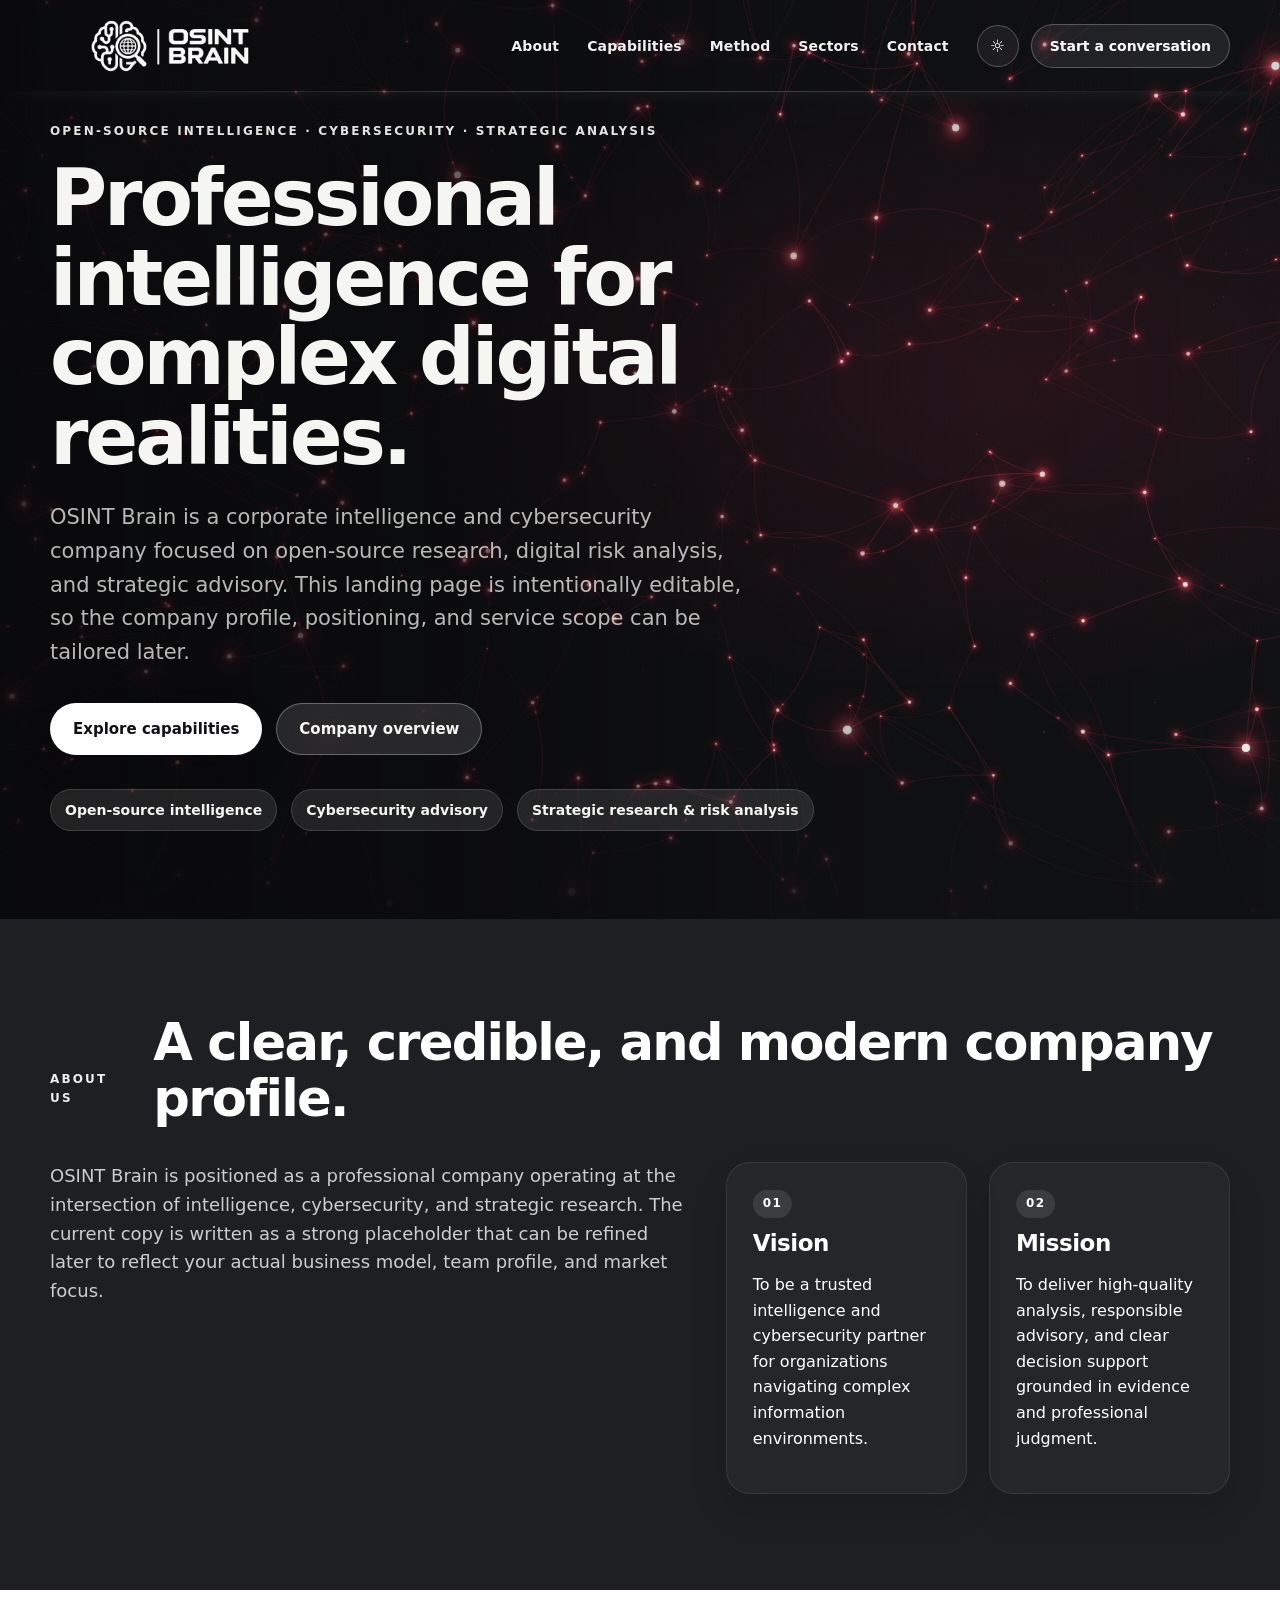
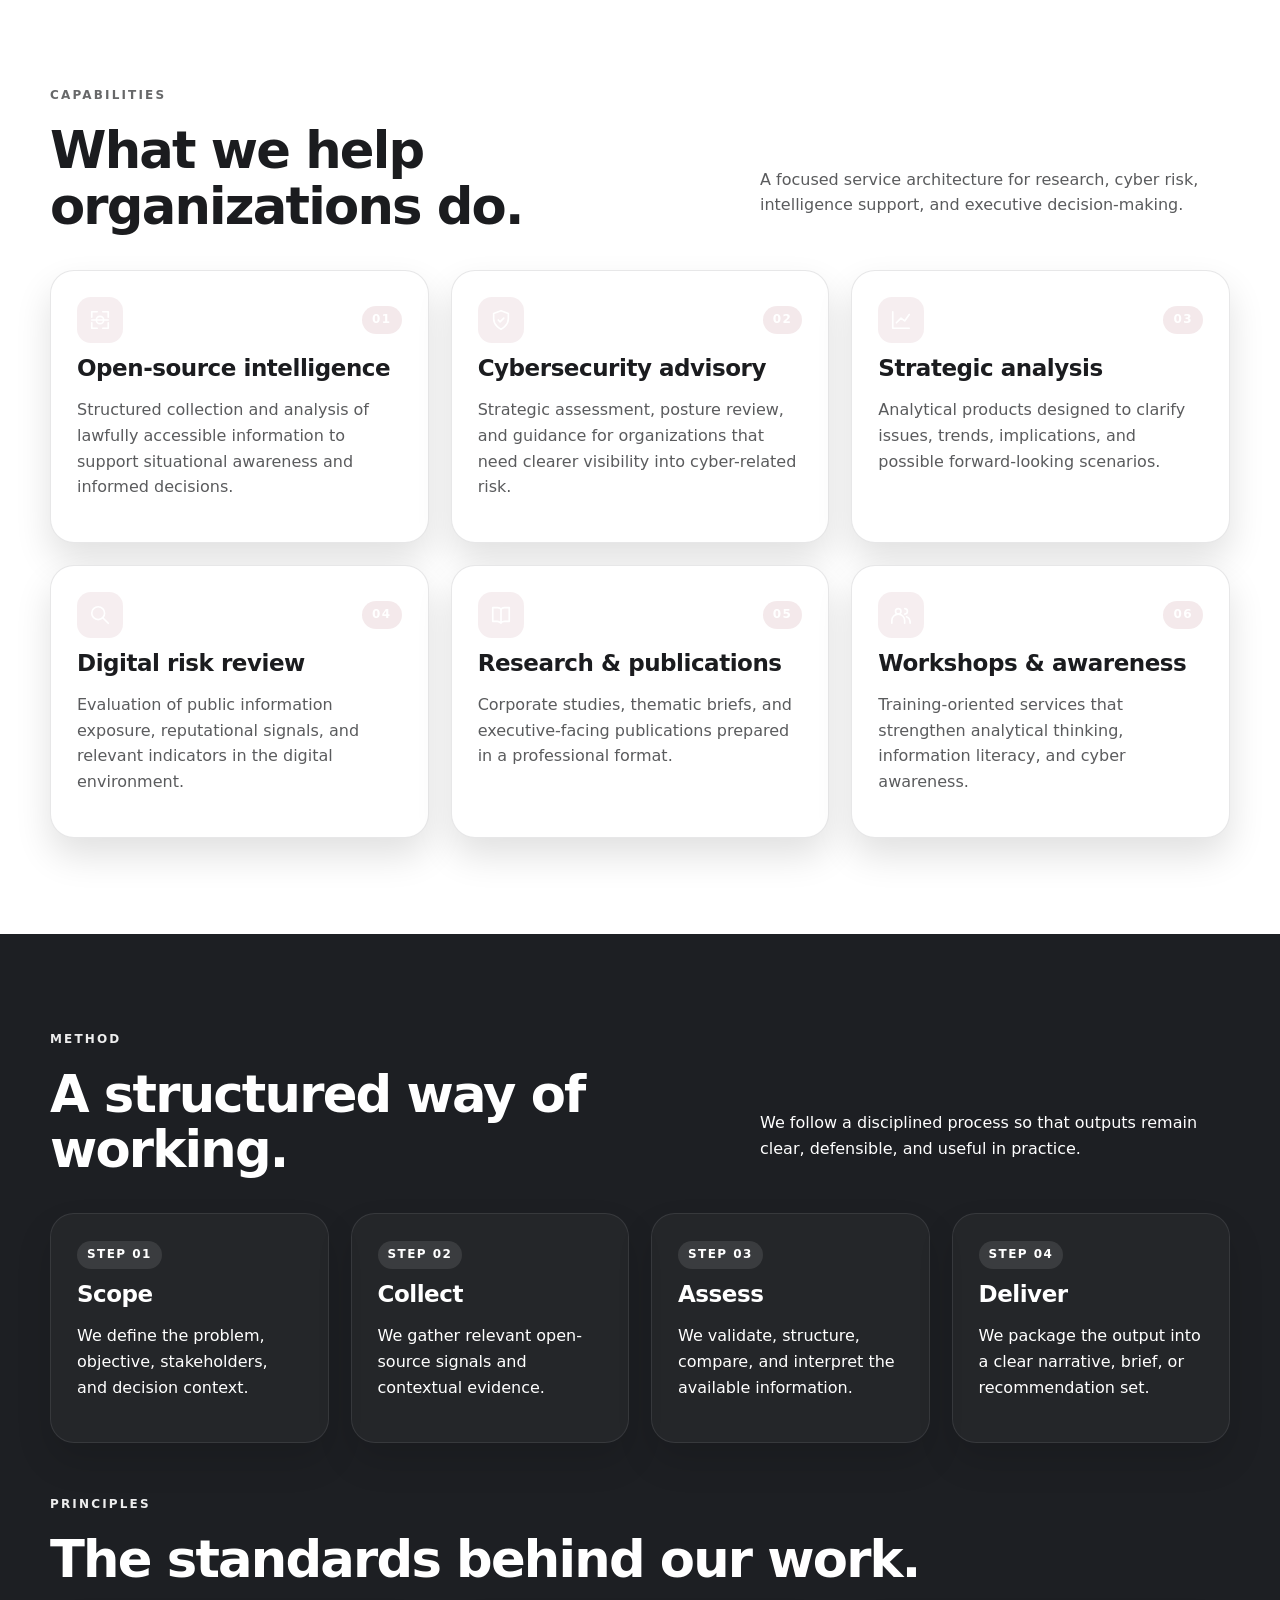
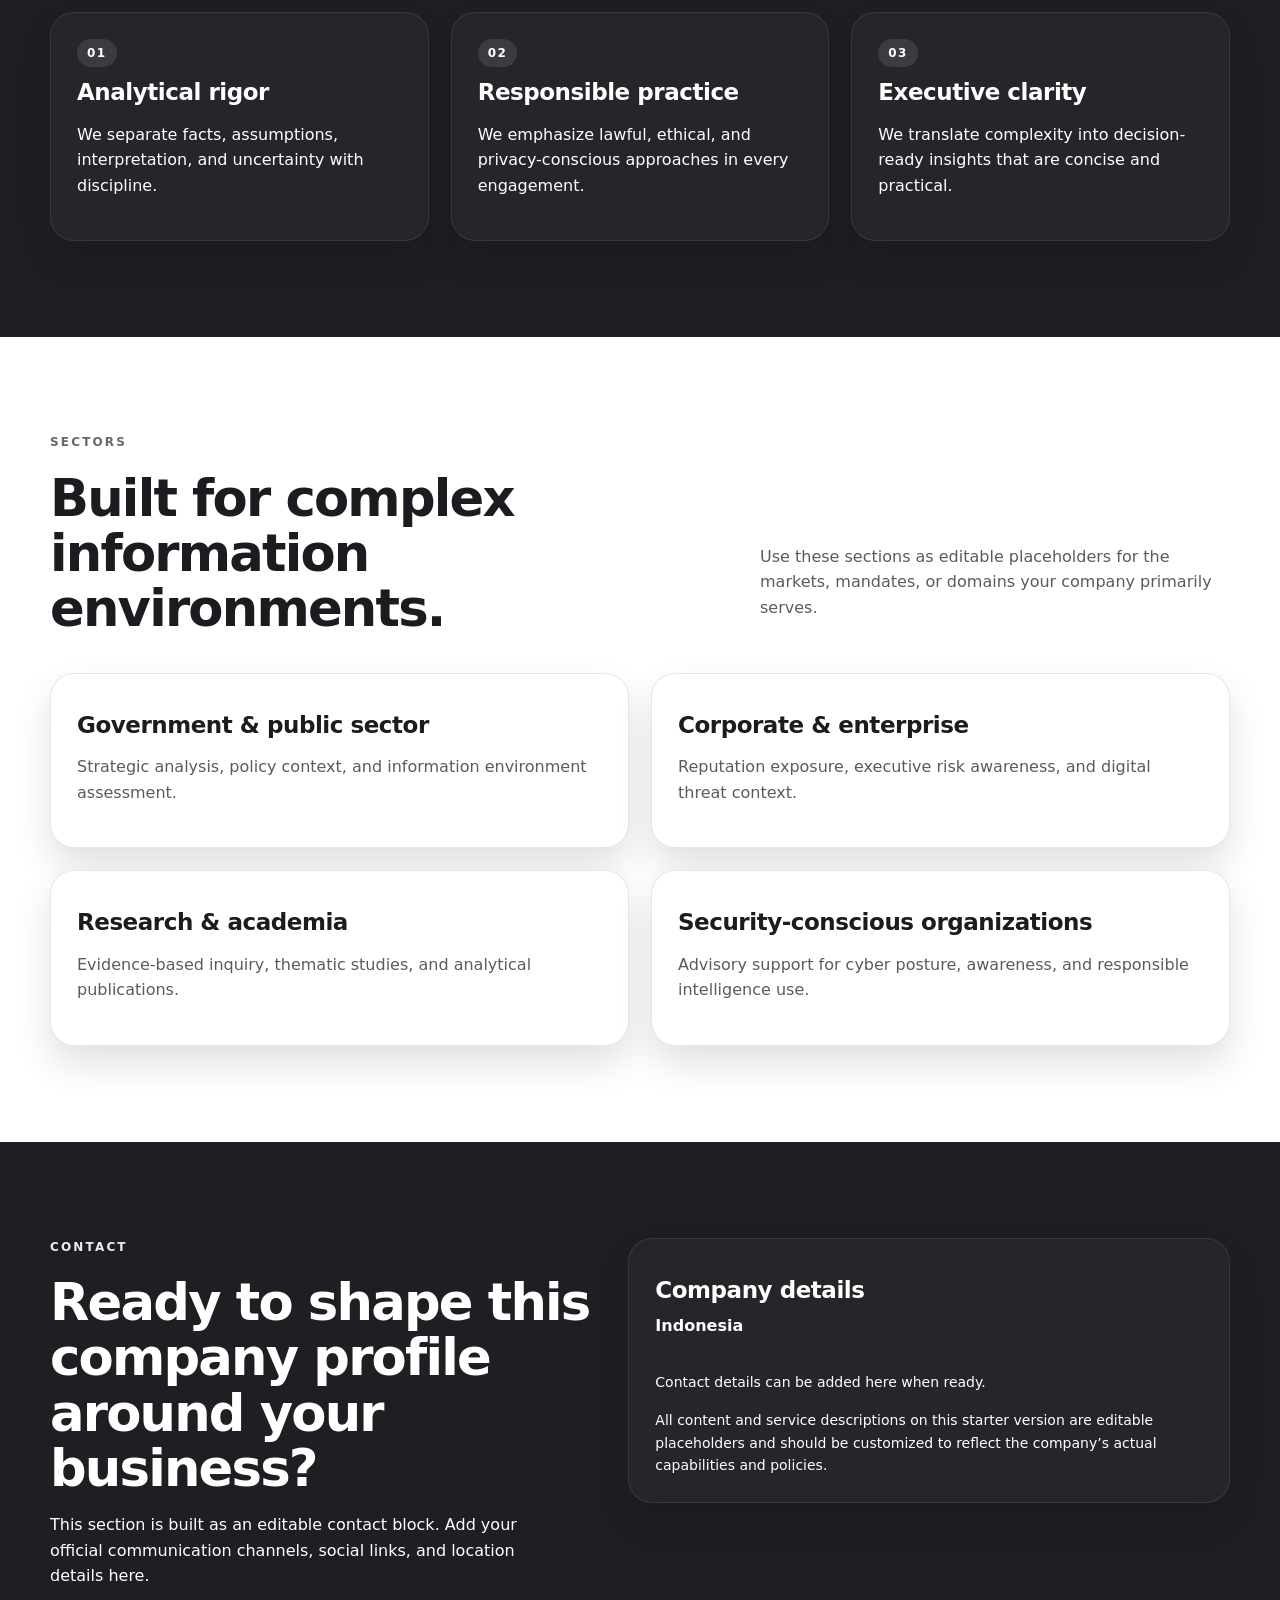
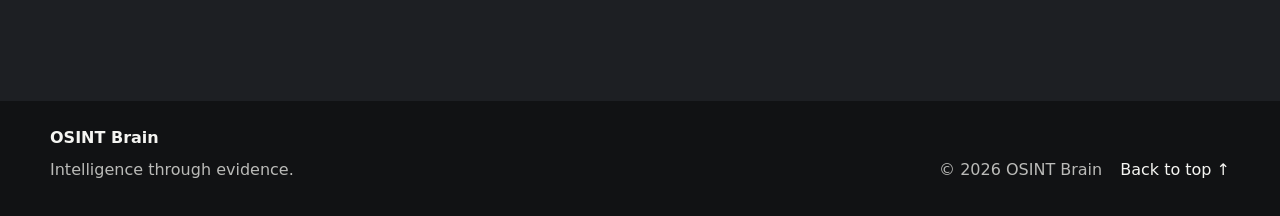
==== index.html @ f715d92b "Add files via upload" ====
<!DOCTYPE html>
<html lang="en">
<head>
  <meta charset="utf-8">
  <meta name="viewport" content="width=device-width,initial-scale=1">
  <meta name="theme-color" content="#111214">
  <meta name="color-scheme" content="dark light">
  <meta name="description" content="OSINT Brain — Open-source intelligence, cybersecurity, and strategic analysis.">
  <title>OSINT Brain | Intelligence, Cybersecurity & Strategy</title>
  <link rel="icon" href="assets/logo-light.png">
  <script>
    try {
      document.documentElement.dataset.theme = localStorage.getItem('ob-theme') === 'light' ? 'light' : 'dark';
    } catch (e) {
      document.documentElement.dataset.theme = 'dark';
    }
  </script>
  <link rel="stylesheet" href="assets/style.css">
  <script src="content.js" defer></script>
  <script src="assets/main.js" defer></script>
  <script src="assets/neural.js" defer></script>
</head>
<body>
  <a class="skip" href="#main">Skip to content</a>

  <header class="site-header" id="site-header">
    <div class="container nav-shell">
      <a class="brand" href="#home" aria-label="OSINT Brain home">
        <img id="brand-logo" src="assets/logo-dark.png" alt="OSINT Brain">
      </a>

      <nav class="site-nav" id="site-nav" aria-label="Main navigation">
        <a href="#about">About</a>
        <a href="#capabilities">Capabilities</a>
        <a href="#method">Method</a>
        <a href="#sectors">Sectors</a>
        <a href="#contact">Contact</a>
      </nav>

      <div class="header-actions">
        <button id="theme-toggle" class="theme-toggle" type="button" aria-label="Switch theme" title="Switch theme">
          <span class="theme-icon sun">☼</span>
          <span class="theme-icon moon">◐</span>
        </button>
        <a class="nav-cta" href="#contact">Start a conversation</a>
        <button class="menu-toggle" id="menu-toggle" type="button" aria-expanded="false" aria-controls="site-nav" aria-label="Open menu">
          <span></span><span></span><span></span>
        </button>
      </div>
    </div>
  </header>

  <main id="main">
    <section class="hero" id="home">
      <div class="neural-background" aria-hidden="true">
        <canvas id="neural-canvas"></canvas>
      </div>
      <div class="hero-overlay"></div>
      <div class="container hero-content">
        <p class="eyebrow" data-field="label"></p>
        <h1 id="headline"></h1>
        <p class="hero-copy" data-field="description"></p>
        <div class="hero-actions">
          <a class="button primary" href="#capabilities">Explore capabilities</a>
          <a class="button secondary" href="#about">Company overview</a>
        </div>
        <ul class="hero-points">
          <li>Open-source intelligence</li>
          <li>Cybersecurity advisory</li>
          <li>Strategic research & risk analysis</li>
        </ul>
      </div>
    </section>

    <section class="section surface-primary" id="about">
      <div class="container">
        <div class="section-intro">
          <p class="eyebrow">About us</p>
          <h2 data-field="aboutTitle"></h2>
        </div>
        <div class="about-layout">
          <div class="about-copy">
            <p data-field="about"></p>
          </div>
          <div class="statement-grid">
            <article class="statement-card">
              <span class="statement-index">01</span>
              <h3>Vision</h3>
              <p data-field="vision"></p>
            </article>
            <article class="statement-card">
              <span class="statement-index">02</span>
              <h3>Mission</h3>
              <p data-field="mission"></p>
            </article>
          </div>
        </div>
      </div>
    </section>

    <section class="section surface-secondary" id="capabilities">
      <div class="container">
        <div class="section-head">
          <div>
            <p class="eyebrow">Capabilities</p>
            <h2>What we help organizations do.</h2>
          </div>
          <p class="section-note">A focused service architecture for research, cyber risk, intelligence support, and executive decision-making.</p>
        </div>
        <div class="capability-grid" id="service-grid"></div>
      </div>
    </section>

    <section class="section surface-primary" id="method">
      <div class="container">
        <div class="section-head">
          <div>
            <p class="eyebrow">Method</p>
            <h2>A structured way of working.</h2>
          </div>
          <p class="section-note">We follow a disciplined process so that outputs remain clear, defensible, and useful in practice.</p>
        </div>
        <div class="method-grid" id="process-grid"></div>
        <div class="values-shell">
          <div class="values-intro">
            <p class="eyebrow">Principles</p>
            <h2>The standards behind our work.</h2>
          </div>
          <div class="value-grid" id="value-grid"></div>
        </div>
      </div>
    </section>

    <section class="section surface-secondary" id="sectors">
      <div class="container">
        <div class="section-head">
          <div>
            <p class="eyebrow">Sectors</p>
            <h2>Built for complex information environments.</h2>
          </div>
          <p class="section-note">Use these sections as editable placeholders for the markets, mandates, or domains your company primarily serves.</p>
        </div>
        <div class="sector-grid">
          <article class="sector-card"><h3>Government & public sector</h3><p>Strategic analysis, policy context, and information environment assessment.</p></article>
          <article class="sector-card"><h3>Corporate & enterprise</h3><p>Reputation exposure, executive risk awareness, and digital threat context.</p></article>
          <article class="sector-card"><h3>Research & academia</h3><p>Evidence-based inquiry, thematic studies, and analytical publications.</p></article>
          <article class="sector-card"><h3>Security-conscious organizations</h3><p>Advisory support for cyber posture, awareness, and responsible intelligence use.</p></article>
        </div>
      </div>
    </section>

    <section class="section surface-primary" id="contact">
      <div class="container contact-layout">
        <div>
          <p class="eyebrow">Contact</p>
          <h2 data-field="contactTitle"></h2>
          <p class="section-note" data-field="contactText"></p>
        </div>
        <div class="contact-card">
          <h3>Company details</h3>
          <p class="location" data-field="location"></p>
          <div id="contact-links" class="contact-links"></div>
          <p class="contact-empty" id="contact-empty">Contact details can be added here when ready.</p>
          <div class="contact-footnote" data-field="disclaimer"></div>
        </div>
      </div>
    </section>
  </main>

  <footer class="site-footer">
    <div class="container footer-shell">
      <div>
        <strong data-field="name"></strong>
        <p>Intelligence through evidence.</p>
      </div>
      <div class="footer-meta">
        <span>© <span id="year"></span> <span data-field="copyright"></span></span>
        <a href="#home">Back to top ↑</a>
      </div>
    </div>
  </footer>
</body>
</html>
---- assets/style.css ----
:root {
  color-scheme: dark;
  --bg: #111214;
  --text: #f5f5f2;
  --muted: rgba(245,245,242,.74);
  --line: rgba(255,255,255,.12);
  --line-strong: rgba(255,255,255,.18);
  --surface-primary: #1d1f23;
  --surface-secondary: #ffffff;
  --surface-secondary-text: #1b1c1f;
  --surface-secondary-muted: rgba(27,28,31,.72);
  --surface-secondary-line: rgba(27,28,31,.10);
  --accent: #ffffff;
  --accent-strong: #ffffff;
  --header-text: #ffffff;
  --header-solid: rgba(17,18,20,.94);
  --header-border: rgba(255,255,255,.10);
  --header-glow: rgba(255,255,255,.28);
  --button-bg: #ffffff;
  --button-text: #101114;
  --button-outline: rgba(255,255,255,.3);
  --hero-overlay: linear-gradient(90deg, rgba(8,8,10,.86) 0%, rgba(8,8,10,.68) 33%, rgba(8,8,10,.28) 62%, rgba(8,8,10,.08) 100%);
  --hero-bottom: linear-gradient(0deg, #111214 0%, rgba(17,18,20,0) 18%, rgba(17,18,20,0) 82%, rgba(17,18,20,.20) 100%);
  --card-bg-primary: rgba(255,255,255,.03);
  --card-bg-secondary: #ffffff;
  --shadow-soft: 0 24px 50px rgba(0,0,0,.14);
  --shadow-card: 0 18px 36px rgba(0,0,0,.12);
  --radius: 24px;
  --max-width: 1180px;
  --header-height: 92px;
}

:root[data-theme="light"] {
  color-scheme: light;
  --bg: #ffffff;
  --text: #2a1c21;
  --muted: rgba(42,28,33,.78);
  --line: rgba(145,38,62,.18);
  --line-strong: rgba(145,38,62,.28);
  --surface-primary: #91263e;
  --surface-secondary: #ffffff;
  --surface-secondary-text: #2a1c21;
  --surface-secondary-muted: rgba(42,28,33,.74);
  --surface-secondary-line: rgba(145,38,62,.14);
  --accent: #91263e;
  --accent-strong: #91263e;
  --header-text: #91263e;
  --header-solid: rgba(255,255,255,.96);
  --header-border: rgba(145,38,62,.15);
  --header-glow: rgba(145,38,62,.18);
  --button-bg: #91263e;
  --button-text: #ffffff;
  --button-outline: rgba(145,38,62,.34);
  --hero-overlay: linear-gradient(90deg, rgba(255,255,255,.92) 0%, rgba(255,255,255,.80) 33%, rgba(255,255,255,.34) 64%, rgba(255,255,255,.10) 100%);
  --hero-bottom: linear-gradient(0deg, #ffffff 0%, rgba(255,255,255,0) 18%, rgba(255,255,255,0) 82%, rgba(255,255,255,.18) 100%);
  --card-bg-primary: rgba(255,255,255,.10);
  --card-bg-secondary: #ffffff;
  --shadow-soft: 0 22px 42px rgba(145,38,62,.10);
  --shadow-card: 0 16px 32px rgba(145,38,62,.10);
}

* { box-sizing: border-box; }
html { scroll-behavior: smooth; scroll-padding-top: calc(var(--header-height) + 14px); }
body {
  margin: 0;
  background: var(--bg);
  color: var(--text);
  font-family: Inter, ui-sans-serif, system-ui, -apple-system, BlinkMacSystemFont, "Segoe UI", sans-serif;
  line-height: 1.6;
  transition: background-color .25s ease, color .25s ease;
}
a { color: inherit; text-decoration: none; }
img { display:block; max-width:100%; }
button, input, textarea, select { font: inherit; }
button { cursor: pointer; }
a:focus-visible, button:focus-visible {
  outline: 2px solid var(--accent-strong);
  outline-offset: 4px;
}
.skip {
  position: absolute;
  left: -9999px;
}
.skip:focus {
  left: 16px; top: 16px;
  z-index: 200;
  background: #fff;
  color: #111;
  padding: 10px 12px;
  border-radius: 8px;
}
.container {
  width: min(var(--max-width), calc(100% - 56px));
  margin: 0 auto;
}

.site-header {
  position: fixed;
  inset: 0 0 auto;
  z-index: 100;
  background: transparent;
  box-shadow: 0 0 32px -18px var(--header-glow);
  transition: background-color .24s ease, box-shadow .24s ease, border-color .24s ease;
}
.site-header::after {
  content: "";
  position: absolute;
  left: 0; right: 0; bottom: 0;
  height: 1px;
  background: linear-gradient(90deg, transparent, var(--header-glow), transparent);
  opacity: .86;
}
.site-header.scrolled,
.site-header.menu-open {
  background: var(--header-solid);
  box-shadow: 0 10px 36px rgba(0,0,0,.08), 0 0 36px -22px var(--header-glow);
  backdrop-filter: blur(14px);
}
.nav-shell {
  min-height: var(--header-height);
  display: flex;
  align-items: center;
  gap: 28px;
}
.brand img {
  width: 240px;
  max-height: 68px;
  object-fit: contain;
}
.site-nav {
  display: flex;
  align-items: center;
  gap: 28px;
  margin-left: auto;
}
.site-nav a,
.theme-toggle,
.nav-cta,
.menu-toggle {
  color: var(--header-text);
}
.site-nav a {
  font-size: 14px;
  font-weight: 600;
  letter-spacing: .01em;
  opacity: .94;
}
.site-nav a:hover { opacity: 1; }
.header-actions {
  display: flex;
  align-items: center;
  gap: 12px;
}
.theme-toggle {
  width: 42px;
  height: 42px;
  display: inline-flex;
  align-items: center;
  justify-content: center;
  border-radius: 999px;
  border: 1px solid color-mix(in srgb, var(--header-text) 24%, transparent);
  background: color-mix(in srgb, var(--header-text) 6%, transparent);
  backdrop-filter: blur(10px);
}
.theme-toggle:hover {
  box-shadow: 0 0 22px -9px var(--header-glow);
}
.theme-icon { font-size: 17px; line-height: 1; }
.theme-icon.moon, :root[data-theme="light"] .theme-icon.sun { display:none; }
:root[data-theme="light"] .theme-icon.moon { display:block; }
.nav-cta {
  display: inline-flex;
  align-items: center;
  justify-content: center;
  min-height: 44px;
  padding: 0 18px;
  border-radius: 999px;
  border: 1px solid color-mix(in srgb, var(--header-text) 24%, transparent);
  background: color-mix(in srgb, var(--header-text) 8%, transparent);
  font-size: 14px;
  font-weight: 700;
}
.nav-cta:hover { box-shadow: 0 0 20px -9px var(--header-glow); }
.menu-toggle {
  display:none;
  width:44px; height:44px;
  border-radius:999px;
  border:1px solid color-mix(in srgb, var(--header-text) 24%, transparent);
  background: color-mix(in srgb, var(--header-text) 8%, transparent);
  padding:0;
}
.menu-toggle span {
  display:block; width:18px; height:2px; margin:3px auto;
  background: currentColor; border-radius:99px;
}

.hero {
  position: relative;
  min-height: 100svh;
  display: flex;
  align-items: center;
  overflow: hidden;
  background: var(--bg);
}
.neural-background {
  position: absolute;
  inset: 0;
  z-index: 0;
  background: radial-gradient(ellipse at 76% 42%, rgba(145,38,62,.23) 0%, rgba(17,18,20,0) 42%), radial-gradient(circle at 14% 12%, rgba(255,255,255,.04), transparent 24%), #111214;
}
:root[data-theme="light"] .neural-background {
  background: radial-gradient(ellipse at 78% 42%, rgba(145,38,62,.18) 0%, rgba(255,255,255,0) 46%), radial-gradient(circle at 14% 12%, rgba(145,38,62,.05), transparent 28%), #fffdfd;
}
#neural-canvas {
  position:absolute; inset:0; width:100%; height:100%; display:block;
}
.hero-overlay {
  position:absolute; inset:0; z-index:1;
  background: var(--hero-overlay), var(--hero-bottom);
}
.hero-content {
  position: relative;
  z-index: 2;
  padding-top: calc(var(--header-height) + 30px);
  padding-bottom: 88px;
}
.eyebrow {
  margin: 0 0 18px;
  font-size: 12px;
  font-weight: 800;
  text-transform: uppercase;
  letter-spacing: .18em;
  opacity: .92;
}
.hero h1 {
  max-width: 760px;
  margin: 0;
  font-size: clamp(42px, 7vw, 78px);
  line-height: 1.02;
  letter-spacing: -0.04em;
  font-weight: 800;
}
.hero h1 em { font-style: normal; }
.hero-copy {
  max-width: 700px;
  margin: 24px 0 0;
  font-size: clamp(18px, 2vw, 21px);
  color: var(--muted);
}
.hero-actions {
  display:flex; flex-wrap:wrap; gap:14px;
  margin-top: 34px;
}
.button {
  display:inline-flex;
  align-items:center;
  justify-content:center;
  min-height: 52px;
  padding: 0 22px;
  border-radius: 999px;
  font-size: 15px;
  font-weight: 700;
  border: 1px solid transparent;
  transition: transform .16s ease, box-shadow .16s ease, background-color .16s ease;
}
.button:hover { transform: translateY(-1px); }
.button.primary {
  background: var(--button-bg);
  color: var(--button-text);
  box-shadow: 0 16px 34px rgba(0,0,0,.10);
}
.button.secondary {
  color: var(--text);
  border-color: var(--button-outline);
  background: color-mix(in srgb, var(--surface-secondary) 12%, transparent);
  backdrop-filter: blur(10px);
}
.hero-points {
  list-style:none;
  padding:0; margin:34px 0 0;
  display:flex; flex-wrap:wrap; gap:10px 14px;
}
.hero-points li {
  display:inline-flex;
  align-items:center;
  min-height:42px;
  padding: 0 14px;
  border-radius: 999px;
  border: 1px solid color-mix(in srgb, var(--text) 14%, transparent);
  background: color-mix(in srgb, var(--surface-secondary) 10%, transparent);
  color: var(--text);
  font-size: 14px;
  font-weight: 600;
}

.section {
  padding: 96px 0;
}
.surface-primary {
  background: var(--surface-primary);
  color: #fff;
}
:root[data-theme="light"] .surface-primary {
  color: #fff;
}
.surface-secondary {
  background: var(--surface-secondary);
  color: var(--surface-secondary-text);
}
.surface-secondary .eyebrow,
.surface-secondary .section-note,
.surface-secondary p,
.surface-secondary li,
.surface-secondary .statement-card p,
.surface-secondary .sector-card p,
.surface-secondary .capability-card p,
.surface-secondary .method-card p,
.surface-secondary .value-card p,
.surface-secondary .contact-empty,
.surface-secondary .contact-footnote {
  color: var(--surface-secondary-muted);
}
.section-intro,
.section-head {
  display:flex;
  justify-content:space-between;
  align-items:end;
  gap:30px;
  margin-bottom: 36px;
}
.section h2 {
  margin: 0;
  font-size: clamp(32px, 4vw, 52px);
  line-height: 1.08;
  letter-spacing: -0.035em;
}
.section-note {
  max-width: 470px;
  font-size: 16px;
}
.about-layout {
  display:grid;
  grid-template-columns: 1.12fr .88fr;
  gap: 34px;
  align-items:start;
}
.about-copy p {
  margin:0;
  max-width: 660px;
  font-size: 18px;
  color: rgba(255,255,255,.78);
}
.statement-grid,
.capability-grid,
.method-grid,
.value-grid,
.sector-grid {
  display:grid;
  gap: 22px;
}
.statement-grid { grid-template-columns: repeat(2, minmax(0, 1fr)); }
.capability-grid { grid-template-columns: repeat(3, minmax(0, 1fr)); }
.method-grid { grid-template-columns: repeat(4, minmax(0, 1fr)); margin-top: 10px; }
.value-grid { grid-template-columns: repeat(3, minmax(0, 1fr)); }
.sector-grid { grid-template-columns: repeat(2, minmax(0, 1fr)); }
.statement-card,
.capability-card,
.method-card,
.value-card,
.sector-card,
.contact-card {
  border-radius: var(--radius);
  padding: 26px;
  box-shadow: var(--shadow-card);
}
.surface-primary .statement-card,
.surface-primary .method-card,
.surface-primary .value-card,
.surface-primary .contact-card {
  background: var(--card-bg-primary);
  border: 1px solid rgba(255,255,255,.09);
}
.surface-secondary .capability-card,
.surface-secondary .sector-card {
  background: var(--card-bg-secondary);
  border: 1px solid var(--surface-secondary-line);
}
.surface-primary .statement-card h3,
.surface-primary .method-card h3,
.surface-primary .value-card h3,
.surface-primary .contact-card h3,
.surface-secondary .capability-card h3,
.surface-secondary .sector-card h3 {
  margin: 12px 0 10px;
  font-size: 23px;
  line-height: 1.15;
  letter-spacing: -.02em;
}
.statement-index,
.card-index {
  display:inline-flex;
  align-items:center;
  justify-content:center;
  min-width: 36px;
  min-height: 28px;
  padding: 0 10px;
  border-radius: 999px;
  font-size: 12px;
  font-weight: 800;
  letter-spacing: .12em;
  text-transform: uppercase;
}
.surface-primary .statement-index,
.surface-primary .card-index {
  background: rgba(255,255,255,.10);
  color:#fff;
}
.surface-secondary .card-index {
  background: rgba(145,38,62,.10);
  color: var(--accent);
}
.capability-meta {
  display:flex; align-items:center; justify-content:space-between; gap:12px;
}
.capability-icon {
  width: 46px; height: 46px;
  display:grid; place-items:center;
  border-radius: 14px;
  background: rgba(145,38,62,.08);
  color: var(--accent);
}
.capability-icon svg { width: 22px; height: 22px; fill:none; stroke:currentColor; stroke-width:1.8; stroke-linecap:round; stroke-linejoin:round; }
.values-shell { margin-top: 52px; }
.values-intro { margin-bottom: 24px; }
.contact-layout {
  display:grid;
  grid-template-columns: .95fr 1.05fr;
  gap: 34px;
  align-items:start;
}
.location { margin-top: 0; font-weight: 600; }
.contact-links {
  display:grid; gap:10px;
}
.contact-links a {
  display:flex; align-items:center; justify-content:space-between;
  min-height: 50px; padding: 0 16px;
  border-radius: 14px;
  border: 1px solid rgba(255,255,255,.10);
  background: rgba(255,255,255,.04);
}
.contact-links a:hover { transform: translateY(-1px); }
.contact-empty,
.contact-footnote {
  margin-top: 16px;
  font-size: 14px;
}
.site-footer {
  padding: 24px 0 34px;
  background: var(--bg);
  color: var(--muted);
}
.footer-shell {
  display:flex;
  justify-content:space-between;
  gap: 24px;
  align-items:end;
}
.footer-shell strong { color: var(--text); font-size: 16px; }
.footer-shell p { margin: 6px 0 0; }
.footer-meta {
  display:flex;
  gap:18px;
  align-items:center;
  flex-wrap:wrap;
}
.footer-meta a { color: var(--text); }

@media (max-width: 1100px) {
  .capability-grid { grid-template-columns: repeat(2, minmax(0,1fr)); }
  .method-grid { grid-template-columns: repeat(2, minmax(0,1fr)); }
  .value-grid { grid-template-columns: repeat(2, minmax(0,1fr)); }
}
@media (max-width: 920px) {
  :root { --header-height: 82px; }
  .container { width: min(var(--max-width), calc(100% - 40px)); }
  .site-nav {
    position: absolute;
    top: calc(var(--header-height) - 4px);
    left: 20px; right: 20px;
    display:none;
    flex-direction:column;
    align-items:stretch;
    gap:0;
    padding: 14px;
    border-radius: 22px;
    background: var(--header-solid);
    border: 1px solid var(--header-border);
    box-shadow: var(--shadow-soft);
  }
  .site-nav.open { display:flex; }
  .site-nav a { padding: 13px 12px; border-radius: 12px; }
  .site-nav a:hover { background: color-mix(in srgb, var(--header-text) 8%, transparent); }
  .menu-toggle { display:inline-flex; align-items:center; justify-content:center; }
  .nav-cta { display:none; }
  .about-layout,
  .contact-layout,
  .section-head,
  .section-intro { grid-template-columns: 1fr; display:grid; align-items:start; }
  .statement-grid,
  .sector-grid { grid-template-columns: 1fr; }
}
@media (max-width: 720px) {
  :root { --header-height: 74px; }
  .brand img { width: 178px; }
  .hero-content { padding-bottom: 70px; }
  .hero-points { gap:10px; }
  .hero-points li { width: 100%; justify-content: center; }
  .capability-grid,
  .method-grid,
  .value-grid { grid-template-columns: 1fr; }
  .section { padding: 78px 0; }
  .footer-shell { flex-direction:column; align-items:flex-start; }
}
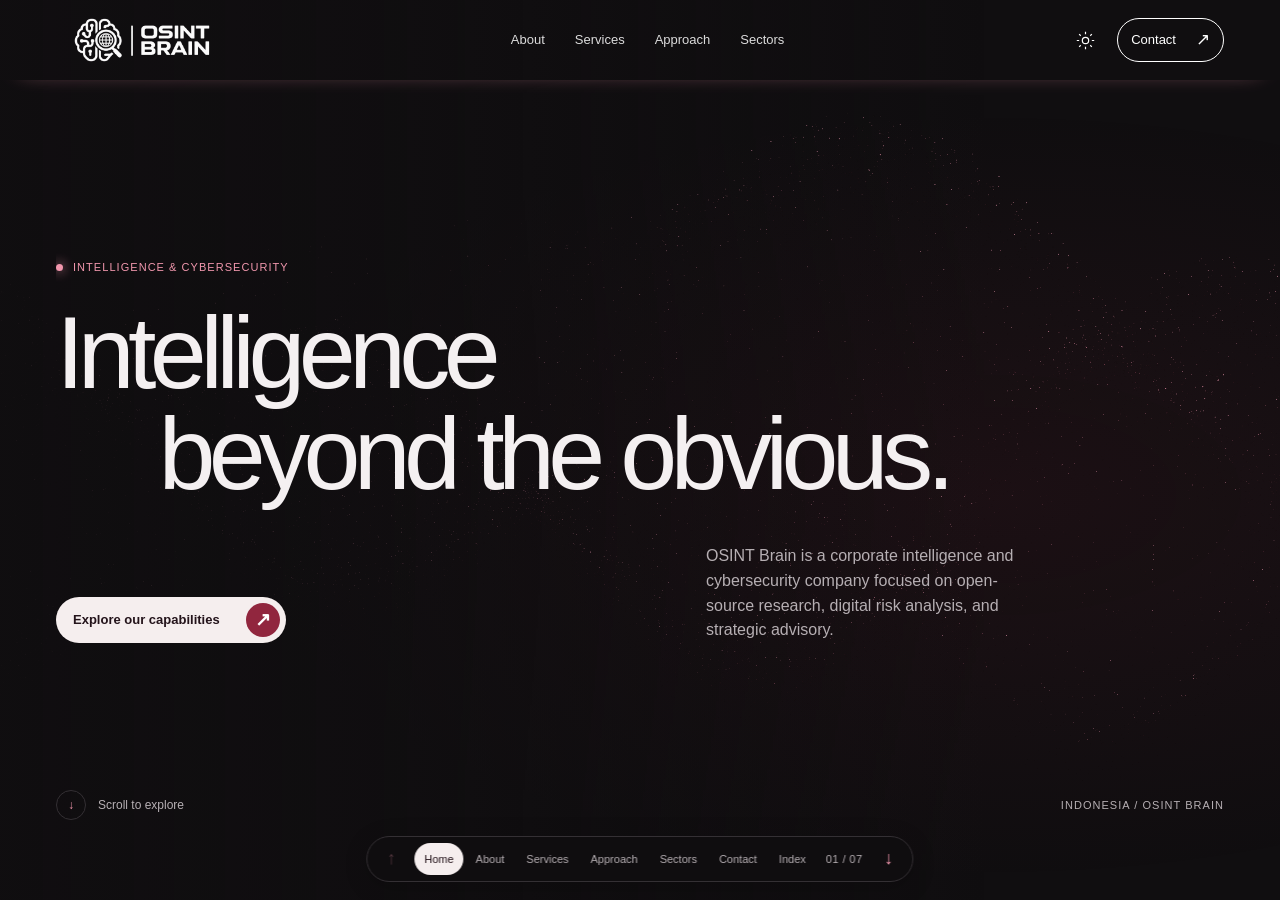
==== commit f9112220: "Add files via upload" ====
--- a/index.html
+++ b/index.html
@@ -1,183 +1,11 @@
-<!DOCTYPE html>
-<html lang="en">
-<head>
-  <meta charset="utf-8">
-  <meta name="viewport" content="width=device-width,initial-scale=1">
-  <meta name="theme-color" content="#111214">
-  <meta name="color-scheme" content="dark light">
-  <meta name="description" content="OSINT Brain — Open-source intelligence, cybersecurity, and strategic analysis.">
-  <title>OSINT Brain | Intelligence, Cybersecurity & Strategy</title>
-  <link rel="icon" href="assets/logo-light.png">
-  <script>
-    try {
-      document.documentElement.dataset.theme = localStorage.getItem('ob-theme') === 'light' ? 'light' : 'dark';
-    } catch (e) {
-      document.documentElement.dataset.theme = 'dark';
-    }
-  </script>
-  <link rel="stylesheet" href="assets/style.css">
-  <script src="content.js" defer></script>
-  <script src="assets/main.js" defer></script>
-  <script src="assets/neural.js" defer></script>
-</head>
-<body>
-  <a class="skip" href="#main">Skip to content</a>
-
-  <header class="site-header" id="site-header">
-    <div class="container nav-shell">
-      <a class="brand" href="#home" aria-label="OSINT Brain home">
-        <img id="brand-logo" src="assets/logo-dark.png" alt="OSINT Brain">
-      </a>
-
-      <nav class="site-nav" id="site-nav" aria-label="Main navigation">
-        <a href="#about">About</a>
-        <a href="#capabilities">Capabilities</a>
-        <a href="#method">Method</a>
-        <a href="#sectors">Sectors</a>
-        <a href="#contact">Contact</a>
-      </nav>
-
-      <div class="header-actions">
-        <button id="theme-toggle" class="theme-toggle" type="button" aria-label="Switch theme" title="Switch theme">
-          <span class="theme-icon sun">☼</span>
-          <span class="theme-icon moon">◐</span>
-        </button>
-        <a class="nav-cta" href="#contact">Start a conversation</a>
-        <button class="menu-toggle" id="menu-toggle" type="button" aria-expanded="false" aria-controls="site-nav" aria-label="Open menu">
-          <span></span><span></span><span></span>
-        </button>
-      </div>
-    </div>
-  </header>
-
-  <main id="main">
-    <section class="hero" id="home">
-      <div class="neural-background" aria-hidden="true">
-        <canvas id="neural-canvas"></canvas>
-      </div>
-      <div class="hero-overlay"></div>
-      <div class="container hero-content">
-        <p class="eyebrow" data-field="label"></p>
-        <h1 id="headline"></h1>
-        <p class="hero-copy" data-field="description"></p>
-        <div class="hero-actions">
-          <a class="button primary" href="#capabilities">Explore capabilities</a>
-          <a class="button secondary" href="#about">Company overview</a>
-        </div>
-        <ul class="hero-points">
-          <li>Open-source intelligence</li>
-          <li>Cybersecurity advisory</li>
-          <li>Strategic research & risk analysis</li>
-        </ul>
-      </div>
-    </section>
-
-    <section class="section surface-primary" id="about">
-      <div class="container">
-        <div class="section-intro">
-          <p class="eyebrow">About us</p>
-          <h2 data-field="aboutTitle"></h2>
-        </div>
-        <div class="about-layout">
-          <div class="about-copy">
-            <p data-field="about"></p>
-          </div>
-          <div class="statement-grid">
-            <article class="statement-card">
-              <span class="statement-index">01</span>
-              <h3>Vision</h3>
-              <p data-field="vision"></p>
-            </article>
-            <article class="statement-card">
-              <span class="statement-index">02</span>
-              <h3>Mission</h3>
-              <p data-field="mission"></p>
-            </article>
-          </div>
-        </div>
-      </div>
-    </section>
-
-    <section class="section surface-secondary" id="capabilities">
-      <div class="container">
-        <div class="section-head">
-          <div>
-            <p class="eyebrow">Capabilities</p>
-            <h2>What we help organizations do.</h2>
-          </div>
-          <p class="section-note">A focused service architecture for research, cyber risk, intelligence support, and executive decision-making.</p>
-        </div>
-        <div class="capability-grid" id="service-grid"></div>
-      </div>
-    </section>
-
-    <section class="section surface-primary" id="method">
-      <div class="container">
-        <div class="section-head">
-          <div>
-            <p class="eyebrow">Method</p>
-            <h2>A structured way of working.</h2>
-          </div>
-          <p class="section-note">We follow a disciplined process so that outputs remain clear, defensible, and useful in practice.</p>
-        </div>
-        <div class="method-grid" id="process-grid"></div>
-        <div class="values-shell">
-          <div class="values-intro">
-            <p class="eyebrow">Principles</p>
-            <h2>The standards behind our work.</h2>
-          </div>
-          <div class="value-grid" id="value-grid"></div>
-        </div>
-      </div>
-    </section>
-
-    <section class="section surface-secondary" id="sectors">
-      <div class="container">
-        <div class="section-head">
-          <div>
-            <p class="eyebrow">Sectors</p>
-            <h2>Built for complex information environments.</h2>
-          </div>
-          <p class="section-note">Use these sections as editable placeholders for the markets, mandates, or domains your company primarily serves.</p>
-        </div>
-        <div class="sector-grid">
-          <article class="sector-card"><h3>Government & public sector</h3><p>Strategic analysis, policy context, and information environment assessment.</p></article>
-          <article class="sector-card"><h3>Corporate & enterprise</h3><p>Reputation exposure, executive risk awareness, and digital threat context.</p></article>
-          <article class="sector-card"><h3>Research & academia</h3><p>Evidence-based inquiry, thematic studies, and analytical publications.</p></article>
-          <article class="sector-card"><h3>Security-conscious organizations</h3><p>Advisory support for cyber posture, awareness, and responsible intelligence use.</p></article>
-        </div>
-      </div>
-    </section>
-
-    <section class="section surface-primary" id="contact">
-      <div class="container contact-layout">
-        <div>
-          <p class="eyebrow">Contact</p>
-          <h2 data-field="contactTitle"></h2>
-          <p class="section-note" data-field="contactText"></p>
-        </div>
-        <div class="contact-card">
-          <h3>Company details</h3>
-          <p class="location" data-field="location"></p>
-          <div id="contact-links" class="contact-links"></div>
-          <p class="contact-empty" id="contact-empty">Contact details can be added here when ready.</p>
-          <div class="contact-footnote" data-field="disclaimer"></div>
-        </div>
-      </div>
-    </section>
-  </main>
-
-  <footer class="site-footer">
-    <div class="container footer-shell">
-      <div>
-        <strong data-field="name"></strong>
-        <p>Intelligence through evidence.</p>
-      </div>
-      <div class="footer-meta">
-        <span>© <span id="year"></span> <span data-field="copyright"></span></span>
-        <a href="#home">Back to top ↑</a>
-      </div>
-    </div>
-  </footer>
-</body>
-</html>
+<!doctype html>
+<html lang="en" data-theme="dark"><head><meta charset="utf-8"><meta name="viewport" content="width=device-width,initial-scale=1"><meta name="theme-color" content="#100e10"><meta name="description" content="OSINT Brain — Open-source intelligence, cybersecurity and strategic analysis."><title>OSINT Brain | Intelligence & Cybersecurity</title><link rel="icon" href="assets/favicon.png"><script>try{document.documentElement.dataset.theme=localStorage.getItem('ob-theme')==='light'?'light':'dark'}catch(e){}</script><link rel="stylesheet" href="assets/style.css?v=22"><script src="content.js" defer></script><script src="assets/main.js?v=22" defer></script><link rel="stylesheet" href="assets/slides.css?v=22"><script src="assets/slides.js?v=22" defer></script><link rel="stylesheet" href="assets/motion.css?v=22"><script src="assets/motion.js?v=22" defer></script></head>
+<body><a class="skip" href="#main">Skip to content</a>
+<header id="site-header"><div class="wrap header-inner"><a class="brand" href="#home" aria-label="OSINT Brain home"><img class="logo-dark" src="assets/logo-dark.png" alt="OSINT Brain"><img class="logo-light" src="assets/logo-light.png" alt="OSINT Brain"></a><nav id="site-nav" aria-label="Main navigation"><a href="#about">About</a><a href="#capabilities">Services</a><a href="#method">Approach</a><a href="#sectors">Sectors</a></nav><div class="header-actions"><button id="theme-toggle" class="theme-toggle" aria-label="Switch to light mode" type="button"><svg class="sun" viewBox="0 0 24 24" fill="none" stroke="currentColor" stroke-width="1.5"><circle cx="12" cy="12" r="4"/><path d="M12 1v3m0 16v3M1 12h3m16 0h3M4 4l2 2m12 12 2 2M4 20l2-2M18 6l2-2"/></svg><svg class="moon" viewBox="0 0 24 24" fill="none" stroke="currentColor" stroke-width="1.5"><path d="M21 15A9 9 0 0 1 9 3 9.2 9.2 0 1 0 21 15Z"/></svg></button><a class="header-contact" href="#contact">Contact <span>↗</span></a><button id="menu-toggle" class="menu-toggle" aria-label="Open menu" aria-controls="site-nav" aria-expanded="false"><span></span><span></span></button></div></div></header>
+<canvas id="motion-canvas" aria-hidden="true"></canvas><div class="ambient-light" aria-hidden="true"></div><main id="main"><section class="hero" id="home"><div class="hero-shade"></div><div class="wrap hero-inner"><div class="hero-main"><p class="kicker"><i></i> Intelligence &amp; cybersecurity</p><h1 id="headline">Intelligence<br> beyond the obvious.</h1><div class="hero-bottomline"><a class="cta" href="#capabilities">Explore our capabilities <span>↗</span></a><p data-field="description"></p></div></div><div class="hero-base"><a href="#about" class="scroll-link"><span>↓</span> Scroll to explore</a><div class="hero-index">01 — 07 <b></b></div><span class="hero-loc">INDONESIA / OSINT BRAIN</span></div></div></section>
+<section class="section about" id="about"><div class="wrap"><div class="section-label"><span>01 / Company</span><span>OSINT BRAIN</span></div><div class="about-intro"><h2 data-field="aboutTitle"></h2><div><p class="body-large" data-field="about"></p><a class="text-link" href="#method">How we work <span>↗</span></a></div></div><div class="about-pillars"><article><span>01 / Vision</span><h3>Our vision</h3><p data-field="vision"></p></article><article><span>02 / Mission</span><h3>Our mission</h3><p data-field="mission"></p></article><article><span>03 / Practice</span><h3>Responsible intelligence</h3><p data-field="disclaimer"></p></article></div></div></section>
+<section class="section capabilities" id="capabilities"><div class="wrap"><div class="section-label"><span>02 / Capabilities</span><span>What we do</span></div><div class="heading-pair"><h2>Expertise where<br> it matters.</h2><p>Research, security and strategic analysis designed around the decisions organizations need to make.</p></div><div class="service-layout"><div class="service-visual" aria-hidden="true"><div class="visual-meta"><span>CAPABILITY / <b id="visual-num">01</b></span><span>OSINT BRAIN</span></div><svg id="service-art" viewBox="0 0 500 320"></svg><div class="visual-caption" id="visual-caption"></div></div><div id="service-grid" class="service-list"></div></div></div></section>
+<section class="section method" id="method"><div class="wrap"><div class="section-label"><span>03 / Approach</span><span>Evidence first</span></div><div class="heading-pair"><h2>From information<br> to informed action.</h2><p>Our work follows a disciplined process, from the first question to the final recommendation.</p></div><div id="process-grid" class="process-grid"></div><div class="values-layout"><h3>Principles that<br> guide our work.</h3><div id="value-grid"></div></div></div></section>
+<section class="section sectors" id="sectors"><div class="wrap"><div class="section-label"><span>04 / Sectors</span><span>Where we can help</span></div><div class="heading-pair"><h2>Intelligence across<br> industries.</h2><p>Our proposed areas of focus span organizations with complex information and security requirements.</p></div><div id="sector-grid" class="sector-grid"></div></div></section>
+<section class="section contact" id="contact"><div class="wrap"><div class="section-label"><span>05 / Contact</span><span>Let's talk</span></div><div class="contact-layout"><div><h2 data-field="contactTitle"></h2><p class="body-large" data-field="contactText"></p></div><div class="contact-info"><small>COMPANY CONTACT</small><h3 data-field="location"></h3><div id="contact-links"></div><p id="contact-empty">Contact details will be available soon.</p></div></div></div></section><section class="section closing" id="closing"><div class="wrap"><div class="section-label"><span>06 / OSINT Brain</span><span>Indonesia</span></div><div class="closing-grid"><div><h2>OSINT Brain —<br><em>Intelligence through evidence.</em></h2></div><div><small>Capabilities</small><div id="closing-services"></div></div><div><small>Company</small><a href="#about">About us</a><a href="#method">Our approach</a><a href="#contact">Contact</a><a href="#home">Back to home ↑</a></div></div><div class="closing-bottom"><span data-field="disclaimer"></span><span>© <span class="closing-year"></span> OSINT Brain</span></div></div></section></main>
+<footer><div class="wrap footer-inner"><div><strong data-field="name"></strong><p data-field="disclaimer"></p></div><div>© <span id="year"></span> <span data-field="copyright"></span><a href="#home">Back to top ↑</a></div></div></footer><div class="deck-nav" aria-label="Section controls" hidden><button class="deck-arrow" id="deck-prev" aria-label="Previous section" type="button">↑</button><div id="deck-links" class="deck-links"></div><span class="deck-count" id="deck-count" aria-live="polite"></span><button class="deck-arrow" id="deck-next" aria-label="Next section" type="button">↓</button></div></body></html>
--- a/assets/style.css
+++ b/assets/style.css
@@ -1,524 +1,7 @@
-:root {
-  color-scheme: dark;
-  --bg: #111214;
-  --text: #f5f5f2;
-  --muted: rgba(245,245,242,.74);
-  --line: rgba(255,255,255,.12);
-  --line-strong: rgba(255,255,255,.18);
-  --surface-primary: #1d1f23;
-  --surface-secondary: #ffffff;
-  --surface-secondary-text: #1b1c1f;
-  --surface-secondary-muted: rgba(27,28,31,.72);
-  --surface-secondary-line: rgba(27,28,31,.10);
-  --accent: #ffffff;
-  --accent-strong: #ffffff;
-  --header-text: #ffffff;
-  --header-solid: rgba(17,18,20,.94);
-  --header-border: rgba(255,255,255,.10);
-  --header-glow: rgba(255,255,255,.28);
-  --button-bg: #ffffff;
-  --button-text: #101114;
-  --button-outline: rgba(255,255,255,.3);
-  --hero-overlay: linear-gradient(90deg, rgba(8,8,10,.86) 0%, rgba(8,8,10,.68) 33%, rgba(8,8,10,.28) 62%, rgba(8,8,10,.08) 100%);
-  --hero-bottom: linear-gradient(0deg, #111214 0%, rgba(17,18,20,0) 18%, rgba(17,18,20,0) 82%, rgba(17,18,20,.20) 100%);
-  --card-bg-primary: rgba(255,255,255,.03);
-  --card-bg-secondary: #ffffff;
-  --shadow-soft: 0 24px 50px rgba(0,0,0,.14);
-  --shadow-card: 0 18px 36px rgba(0,0,0,.12);
-  --radius: 24px;
-  --max-width: 1180px;
-  --header-height: 92px;
-}
-
-:root[data-theme="light"] {
-  color-scheme: light;
-  --bg: #ffffff;
-  --text: #2a1c21;
-  --muted: rgba(42,28,33,.78);
-  --line: rgba(145,38,62,.18);
-  --line-strong: rgba(145,38,62,.28);
-  --surface-primary: #91263e;
-  --surface-secondary: #ffffff;
-  --surface-secondary-text: #2a1c21;
-  --surface-secondary-muted: rgba(42,28,33,.74);
-  --surface-secondary-line: rgba(145,38,62,.14);
-  --accent: #91263e;
-  --accent-strong: #91263e;
-  --header-text: #91263e;
-  --header-solid: rgba(255,255,255,.96);
-  --header-border: rgba(145,38,62,.15);
-  --header-glow: rgba(145,38,62,.18);
-  --button-bg: #91263e;
-  --button-text: #ffffff;
-  --button-outline: rgba(145,38,62,.34);
-  --hero-overlay: linear-gradient(90deg, rgba(255,255,255,.92) 0%, rgba(255,255,255,.80) 33%, rgba(255,255,255,.34) 64%, rgba(255,255,255,.10) 100%);
-  --hero-bottom: linear-gradient(0deg, #ffffff 0%, rgba(255,255,255,0) 18%, rgba(255,255,255,0) 82%, rgba(255,255,255,.18) 100%);
-  --card-bg-primary: rgba(255,255,255,.10);
-  --card-bg-secondary: #ffffff;
-  --shadow-soft: 0 22px 42px rgba(145,38,62,.10);
-  --shadow-card: 0 16px 32px rgba(145,38,62,.10);
-}
-
-* { box-sizing: border-box; }
-html { scroll-behavior: smooth; scroll-padding-top: calc(var(--header-height) + 14px); }
-body {
-  margin: 0;
-  background: var(--bg);
-  color: var(--text);
-  font-family: Inter, ui-sans-serif, system-ui, -apple-system, BlinkMacSystemFont, "Segoe UI", sans-serif;
-  line-height: 1.6;
-  transition: background-color .25s ease, color .25s ease;
-}
-a { color: inherit; text-decoration: none; }
-img { display:block; max-width:100%; }
-button, input, textarea, select { font: inherit; }
-button { cursor: pointer; }
-a:focus-visible, button:focus-visible {
-  outline: 2px solid var(--accent-strong);
-  outline-offset: 4px;
-}
-.skip {
-  position: absolute;
-  left: -9999px;
-}
-.skip:focus {
-  left: 16px; top: 16px;
-  z-index: 200;
-  background: #fff;
-  color: #111;
-  padding: 10px 12px;
-  border-radius: 8px;
-}
-.container {
-  width: min(var(--max-width), calc(100% - 56px));
-  margin: 0 auto;
-}
-
-.site-header {
-  position: fixed;
-  inset: 0 0 auto;
-  z-index: 100;
-  background: transparent;
-  box-shadow: 0 0 32px -18px var(--header-glow);
-  transition: background-color .24s ease, box-shadow .24s ease, border-color .24s ease;
-}
-.site-header::after {
-  content: "";
-  position: absolute;
-  left: 0; right: 0; bottom: 0;
-  height: 1px;
-  background: linear-gradient(90deg, transparent, var(--header-glow), transparent);
-  opacity: .86;
-}
-.site-header.scrolled,
-.site-header.menu-open {
-  background: var(--header-solid);
-  box-shadow: 0 10px 36px rgba(0,0,0,.08), 0 0 36px -22px var(--header-glow);
-  backdrop-filter: blur(14px);
-}
-.nav-shell {
-  min-height: var(--header-height);
-  display: flex;
-  align-items: center;
-  gap: 28px;
-}
-.brand img {
-  width: 240px;
-  max-height: 68px;
-  object-fit: contain;
-}
-.site-nav {
-  display: flex;
-  align-items: center;
-  gap: 28px;
-  margin-left: auto;
-}
-.site-nav a,
-.theme-toggle,
-.nav-cta,
-.menu-toggle {
-  color: var(--header-text);
-}
-.site-nav a {
-  font-size: 14px;
-  font-weight: 600;
-  letter-spacing: .01em;
-  opacity: .94;
-}
-.site-nav a:hover { opacity: 1; }
-.header-actions {
-  display: flex;
-  align-items: center;
-  gap: 12px;
-}
-.theme-toggle {
-  width: 42px;
-  height: 42px;
-  display: inline-flex;
-  align-items: center;
-  justify-content: center;
-  border-radius: 999px;
-  border: 1px solid color-mix(in srgb, var(--header-text) 24%, transparent);
-  background: color-mix(in srgb, var(--header-text) 6%, transparent);
-  backdrop-filter: blur(10px);
-}
-.theme-toggle:hover {
-  box-shadow: 0 0 22px -9px var(--header-glow);
-}
-.theme-icon { font-size: 17px; line-height: 1; }
-.theme-icon.moon, :root[data-theme="light"] .theme-icon.sun { display:none; }
-:root[data-theme="light"] .theme-icon.moon { display:block; }
-.nav-cta {
-  display: inline-flex;
-  align-items: center;
-  justify-content: center;
-  min-height: 44px;
-  padding: 0 18px;
-  border-radius: 999px;
-  border: 1px solid color-mix(in srgb, var(--header-text) 24%, transparent);
-  background: color-mix(in srgb, var(--header-text) 8%, transparent);
-  font-size: 14px;
-  font-weight: 700;
-}
-.nav-cta:hover { box-shadow: 0 0 20px -9px var(--header-glow); }
-.menu-toggle {
-  display:none;
-  width:44px; height:44px;
-  border-radius:999px;
-  border:1px solid color-mix(in srgb, var(--header-text) 24%, transparent);
-  background: color-mix(in srgb, var(--header-text) 8%, transparent);
-  padding:0;
-}
-.menu-toggle span {
-  display:block; width:18px; height:2px; margin:3px auto;
-  background: currentColor; border-radius:99px;
-}
-
-.hero {
-  position: relative;
-  min-height: 100svh;
-  display: flex;
-  align-items: center;
-  overflow: hidden;
-  background: var(--bg);
-}
-.neural-background {
-  position: absolute;
-  inset: 0;
-  z-index: 0;
-  background: radial-gradient(ellipse at 76% 42%, rgba(145,38,62,.23) 0%, rgba(17,18,20,0) 42%), radial-gradient(circle at 14% 12%, rgba(255,255,255,.04), transparent 24%), #111214;
-}
-:root[data-theme="light"] .neural-background {
-  background: radial-gradient(ellipse at 78% 42%, rgba(145,38,62,.18) 0%, rgba(255,255,255,0) 46%), radial-gradient(circle at 14% 12%, rgba(145,38,62,.05), transparent 28%), #fffdfd;
-}
-#neural-canvas {
-  position:absolute; inset:0; width:100%; height:100%; display:block;
-}
-.hero-overlay {
-  position:absolute; inset:0; z-index:1;
-  background: var(--hero-overlay), var(--hero-bottom);
-}
-.hero-content {
-  position: relative;
-  z-index: 2;
-  padding-top: calc(var(--header-height) + 30px);
-  padding-bottom: 88px;
-}
-.eyebrow {
-  margin: 0 0 18px;
-  font-size: 12px;
-  font-weight: 800;
-  text-transform: uppercase;
-  letter-spacing: .18em;
-  opacity: .92;
-}
-.hero h1 {
-  max-width: 760px;
-  margin: 0;
-  font-size: clamp(42px, 7vw, 78px);
-  line-height: 1.02;
-  letter-spacing: -0.04em;
-  font-weight: 800;
-}
-.hero h1 em { font-style: normal; }
-.hero-copy {
-  max-width: 700px;
-  margin: 24px 0 0;
-  font-size: clamp(18px, 2vw, 21px);
-  color: var(--muted);
-}
-.hero-actions {
-  display:flex; flex-wrap:wrap; gap:14px;
-  margin-top: 34px;
-}
-.button {
-  display:inline-flex;
-  align-items:center;
-  justify-content:center;
-  min-height: 52px;
-  padding: 0 22px;
-  border-radius: 999px;
-  font-size: 15px;
-  font-weight: 700;
-  border: 1px solid transparent;
-  transition: transform .16s ease, box-shadow .16s ease, background-color .16s ease;
-}
-.button:hover { transform: translateY(-1px); }
-.button.primary {
-  background: var(--button-bg);
-  color: var(--button-text);
-  box-shadow: 0 16px 34px rgba(0,0,0,.10);
-}
-.button.secondary {
-  color: var(--text);
-  border-color: var(--button-outline);
-  background: color-mix(in srgb, var(--surface-secondary) 12%, transparent);
-  backdrop-filter: blur(10px);
-}
-.hero-points {
-  list-style:none;
-  padding:0; margin:34px 0 0;
-  display:flex; flex-wrap:wrap; gap:10px 14px;
-}
-.hero-points li {
-  display:inline-flex;
-  align-items:center;
-  min-height:42px;
-  padding: 0 14px;
-  border-radius: 999px;
-  border: 1px solid color-mix(in srgb, var(--text) 14%, transparent);
-  background: color-mix(in srgb, var(--surface-secondary) 10%, transparent);
-  color: var(--text);
-  font-size: 14px;
-  font-weight: 600;
-}
-
-.section {
-  padding: 96px 0;
-}
-.surface-primary {
-  background: var(--surface-primary);
-  color: #fff;
-}
-:root[data-theme="light"] .surface-primary {
-  color: #fff;
-}
-.surface-secondary {
-  background: var(--surface-secondary);
-  color: var(--surface-secondary-text);
-}
-.surface-secondary .eyebrow,
-.surface-secondary .section-note,
-.surface-secondary p,
-.surface-secondary li,
-.surface-secondary .statement-card p,
-.surface-secondary .sector-card p,
-.surface-secondary .capability-card p,
-.surface-secondary .method-card p,
-.surface-secondary .value-card p,
-.surface-secondary .contact-empty,
-.surface-secondary .contact-footnote {
-  color: var(--surface-secondary-muted);
-}
-.section-intro,
-.section-head {
-  display:flex;
-  justify-content:space-between;
-  align-items:end;
-  gap:30px;
-  margin-bottom: 36px;
-}
-.section h2 {
-  margin: 0;
-  font-size: clamp(32px, 4vw, 52px);
-  line-height: 1.08;
-  letter-spacing: -0.035em;
-}
-.section-note {
-  max-width: 470px;
-  font-size: 16px;
-}
-.about-layout {
-  display:grid;
-  grid-template-columns: 1.12fr .88fr;
-  gap: 34px;
-  align-items:start;
-}
-.about-copy p {
-  margin:0;
-  max-width: 660px;
-  font-size: 18px;
-  color: rgba(255,255,255,.78);
-}
-.statement-grid,
-.capability-grid,
-.method-grid,
-.value-grid,
-.sector-grid {
-  display:grid;
-  gap: 22px;
-}
-.statement-grid { grid-template-columns: repeat(2, minmax(0, 1fr)); }
-.capability-grid { grid-template-columns: repeat(3, minmax(0, 1fr)); }
-.method-grid { grid-template-columns: repeat(4, minmax(0, 1fr)); margin-top: 10px; }
-.value-grid { grid-template-columns: repeat(3, minmax(0, 1fr)); }
-.sector-grid { grid-template-columns: repeat(2, minmax(0, 1fr)); }
-.statement-card,
-.capability-card,
-.method-card,
-.value-card,
-.sector-card,
-.contact-card {
-  border-radius: var(--radius);
-  padding: 26px;
-  box-shadow: var(--shadow-card);
-}
-.surface-primary .statement-card,
-.surface-primary .method-card,
-.surface-primary .value-card,
-.surface-primary .contact-card {
-  background: var(--card-bg-primary);
-  border: 1px solid rgba(255,255,255,.09);
-}
-.surface-secondary .capability-card,
-.surface-secondary .sector-card {
-  background: var(--card-bg-secondary);
-  border: 1px solid var(--surface-secondary-line);
-}
-.surface-primary .statement-card h3,
-.surface-primary .method-card h3,
-.surface-primary .value-card h3,
-.surface-primary .contact-card h3,
-.surface-secondary .capability-card h3,
-.surface-secondary .sector-card h3 {
-  margin: 12px 0 10px;
-  font-size: 23px;
-  line-height: 1.15;
-  letter-spacing: -.02em;
-}
-.statement-index,
-.card-index {
-  display:inline-flex;
-  align-items:center;
-  justify-content:center;
-  min-width: 36px;
-  min-height: 28px;
-  padding: 0 10px;
-  border-radius: 999px;
-  font-size: 12px;
-  font-weight: 800;
-  letter-spacing: .12em;
-  text-transform: uppercase;
-}
-.surface-primary .statement-index,
-.surface-primary .card-index {
-  background: rgba(255,255,255,.10);
-  color:#fff;
-}
-.surface-secondary .card-index {
-  background: rgba(145,38,62,.10);
-  color: var(--accent);
-}
-.capability-meta {
-  display:flex; align-items:center; justify-content:space-between; gap:12px;
-}
-.capability-icon {
-  width: 46px; height: 46px;
-  display:grid; place-items:center;
-  border-radius: 14px;
-  background: rgba(145,38,62,.08);
-  color: var(--accent);
-}
-.capability-icon svg { width: 22px; height: 22px; fill:none; stroke:currentColor; stroke-width:1.8; stroke-linecap:round; stroke-linejoin:round; }
-.values-shell { margin-top: 52px; }
-.values-intro { margin-bottom: 24px; }
-.contact-layout {
-  display:grid;
-  grid-template-columns: .95fr 1.05fr;
-  gap: 34px;
-  align-items:start;
-}
-.location { margin-top: 0; font-weight: 600; }
-.contact-links {
-  display:grid; gap:10px;
-}
-.contact-links a {
-  display:flex; align-items:center; justify-content:space-between;
-  min-height: 50px; padding: 0 16px;
-  border-radius: 14px;
-  border: 1px solid rgba(255,255,255,.10);
-  background: rgba(255,255,255,.04);
-}
-.contact-links a:hover { transform: translateY(-1px); }
-.contact-empty,
-.contact-footnote {
-  margin-top: 16px;
-  font-size: 14px;
-}
-.site-footer {
-  padding: 24px 0 34px;
-  background: var(--bg);
-  color: var(--muted);
-}
-.footer-shell {
-  display:flex;
-  justify-content:space-between;
-  gap: 24px;
-  align-items:end;
-}
-.footer-shell strong { color: var(--text); font-size: 16px; }
-.footer-shell p { margin: 6px 0 0; }
-.footer-meta {
-  display:flex;
-  gap:18px;
-  align-items:center;
-  flex-wrap:wrap;
-}
-.footer-meta a { color: var(--text); }
-
-@media (max-width: 1100px) {
-  .capability-grid { grid-template-columns: repeat(2, minmax(0,1fr)); }
-  .method-grid { grid-template-columns: repeat(2, minmax(0,1fr)); }
-  .value-grid { grid-template-columns: repeat(2, minmax(0,1fr)); }
-}
-@media (max-width: 920px) {
-  :root { --header-height: 82px; }
-  .container { width: min(var(--max-width), calc(100% - 40px)); }
-  .site-nav {
-    position: absolute;
-    top: calc(var(--header-height) - 4px);
-    left: 20px; right: 20px;
-    display:none;
-    flex-direction:column;
-    align-items:stretch;
-    gap:0;
-    padding: 14px;
-    border-radius: 22px;
-    background: var(--header-solid);
-    border: 1px solid var(--header-border);
-    box-shadow: var(--shadow-soft);
-  }
-  .site-nav.open { display:flex; }
-  .site-nav a { padding: 13px 12px; border-radius: 12px; }
-  .site-nav a:hover { background: color-mix(in srgb, var(--header-text) 8%, transparent); }
-  .menu-toggle { display:inline-flex; align-items:center; justify-content:center; }
-  .nav-cta { display:none; }
-  .about-layout,
-  .contact-layout,
-  .section-head,
-  .section-intro { grid-template-columns: 1fr; display:grid; align-items:start; }
-  .statement-grid,
-  .sector-grid { grid-template-columns: 1fr; }
-}
-@media (max-width: 720px) {
-  :root { --header-height: 74px; }
-  .brand img { width: 178px; }
-  .hero-content { padding-bottom: 70px; }
-  .hero-points { gap:10px; }
-  .hero-points li { width: 100%; justify-content: center; }
-  .capability-grid,
-  .method-grid,
-  .value-grid { grid-template-columns: 1fr; }
-  .section { padding: 78px 0; }
-  .footer-shell { flex-direction:column; align-items:flex-start; }
-}
+:root{color-scheme:dark;--bg:#100e10;--fg:#f4f0f1;--muted:#b6afb3;--line:#343034;--brand:#91263e;--accent:#f197ad;--surface:#1c151a;--surface2:#24151d;--header:#100e10;--hero-glow:#391020;--header-ink:#fff;--max:1240px;--hh:80px;--cta:#f5eeee;--cta-ink:#24141b}
+:root[data-theme=light]{color-scheme:light;--bg:#f7f4f1;--fg:#251f22;--muted:#62595d;--line:#dcd4d3;--accent:#91263e;--surface:#eee5e5;--surface2:#e9d9dd;--header:#f7f4f1;--hero-glow:#e3bdc8;--header-ink:#91263e;--cta:#91263e;--cta-ink:#fff}
+*{box-sizing:border-box}html{scroll-behavior:smooth;scroll-padding-top:calc(var(--hh) + 10px)}body{margin:0;background:var(--bg);color:var(--fg);font-family:"Helvetica Neue",Arial,sans-serif;font-size:16px;line-height:1.5;-webkit-font-smoothing:antialiased}a{color:inherit;text-decoration:none}button{font:inherit;color:inherit;cursor:pointer}button:focus-visible,a:focus-visible,summary:focus-visible{outline:2px solid var(--accent);outline-offset:5px}img{display:block;max-width:100%}.wrap{width:min(var(--max),calc(100% - 112px));margin-inline:auto}.skip{position:fixed;top:8px;left:-500px;z-index:100;background:var(--bg);padding:12px}.skip:focus{left:8px}header{position:fixed;inset:0 0 auto;z-index:50;color:var(--header-ink);transition:background-color .25s,box-shadow .25s;background:transparent;box-shadow:0 8px 24px -22px var(--accent)}header.scrolled,header.menu-open{background:var(--header);box-shadow:0 1px 0 var(--line),0 8px 24px -22px var(--accent)}.header-inner{height:var(--hh);display:flex;align-items:center;justify-content:space-between;gap:26px}.brand{flex-shrink:0;width:172px}.brand img{width:100%;height:58px;object-fit:contain}.logo-light,[data-theme=light] .logo-dark{display:none}[data-theme=light] .logo-light{display:block}nav{display:flex;gap:30px;font-size:13px;align-items:center}nav a{opacity:.85}nav a:hover,nav a[aria-current]{opacity:1;text-decoration:underline;text-underline-offset:7px}.header-actions{display:flex;align-items:center;gap:14px}.theme-toggle{display:grid;place-items:center;width:36px;height:36px;border:0;background:none;padding:6px}.theme-toggle svg{width:19px;height:19px}.moon,[data-theme=light] .sun{display:none}[data-theme=light] .moon{display:block}.header-contact{border:1px solid currentColor;padding:8px 13px;font-size:13px;display:flex;align-items:center;gap:20px;border-radius:30px}.header-contact span{font-size:17px}.menu-toggle{display:none;border:0;background:none;width:36px;height:36px;padding:6px}.menu-toggle span{display:block;height:1px;background:currentColor;margin:7px 0}
+.hero{min-height:max(690px,100svh);position:relative;isolation:isolate;overflow:hidden;display:flex;align-items:stretch;background:var(--bg)}#neural-canvas{position:absolute;inset:0;width:100%;height:100%;z-index:-2;pointer-events:none}.hero-shade{position:absolute;inset:0;z-index:-1;pointer-events:none;background:linear-gradient(90deg,#100e10e6 0%,#100e10aa 22%,#100e1020 55%,transparent 80%),linear-gradient(0deg,var(--bg) 0%,transparent 21%,transparent 88%,#100e1066 100%)}[data-theme=light] .hero-shade{background:linear-gradient(90deg,#f7f4f1ed 0%,#f7f4f1b0 23%,#f7f4f125 57%,transparent 86%),linear-gradient(0deg,var(--bg),transparent 20%,transparent 88%,#f7f4f177)}.hero-inner{position:relative;display:flex;flex-direction:column;justify-content:center;padding-top:var(--hh);padding-bottom:105px}.hero-main{padding-block:60px 30px}.kicker,.section-label,small,.visual-meta,.hero-loc,.hero-index{font-size:11px;letter-spacing:.095em;text-transform:uppercase;font-weight:500}.kicker{display:flex;align-items:center;gap:10px;color:var(--accent);margin:0 0 28px}.kicker i{display:block;width:7px;height:7px;background:var(--accent);border-radius:50%;box-shadow:0 0 12px var(--accent)}h1,h2,h3,p{margin-top:0}h1,h2{font-weight:400;letter-spacing:-.065em;line-height:.98}h1{font-size:clamp(64px,8vw,116px);max-width:1200px;margin-bottom:40px}h1 em{font-style:normal;display:block;color:var(--fg);margin-left:clamp(0px,8vw,130px)}.hero-bottomline{display:grid;grid-template-columns:1fr 320px;gap:30px;align-items:end;max-width:970px}.hero-bottomline p{font-size:16px;line-height:1.55;color:var(--muted);margin:0}.cta{display:inline-flex;align-items:center;justify-content:space-between;gap:26px;width:max-content;max-width:100%;background:var(--cta);color:var(--cta-ink);border-radius:30px;padding:6px 6px 6px 17px;font-size:13px;font-weight:600}.cta span{width:34px;height:34px;display:grid;place-items:center;background:var(--brand);color:white;border-radius:50%;font-size:19px;transition:transform .2s}[data-theme=light] .cta span{background:#fff;color:var(--brand)}.cta:hover span{transform:rotate(15deg)}.hero-base{position:absolute;bottom:32px;left:0;right:0;display:flex;align-items:center;justify-content:space-between;color:var(--muted);gap:15px}.scroll-link{font-size:12px;display:flex;align-items:center;gap:12px}.scroll-link span{display:grid;place-items:center;border:1px solid var(--line);border-radius:50%;width:30px;height:30px;color:var(--accent)}.hero-index{display:flex;gap:13px;align-items:center}.hero-index b{width:70px;height:1px;background:linear-gradient(90deg,var(--accent) 20%,var(--line) 20%)}
+.section{padding:104px 0 110px;background:var(--bg)}.section-label{border-top:1px solid var(--line);padding-top:18px;display:flex;justify-content:space-between;gap:15px;color:var(--accent);margin-bottom:64px}.section-label span+span{color:var(--muted);letter-spacing:.06em}.section h2{font-size:clamp(43px,5.7vw,82px);margin-bottom:0}.about-intro,.heading-pair{display:grid;grid-template-columns:1.4fr .6fr;gap:8%;align-items:end;margin-bottom:64px}.body-large,.heading-pair p{color:var(--muted);line-height:1.65;font-size:18px;margin:0}.text-link{display:inline-flex;gap:22px;margin-top:22px;font-size:14px;color:var(--accent);border-bottom:1px solid var(--line);padding-bottom:7px}.statements{display:grid;grid-template-columns:1.13fr .87fr;gap:16px}.statements article{position:relative;min-height:365px;overflow:hidden;border:1px solid var(--line);background:var(--surface);border-radius:8px;display:flex;flex-direction:column;justify-content:end}.statement-art{position:absolute;inset:0 0 90px;display:grid;place-items:center;color:var(--accent);opacity:.72;background:radial-gradient(ellipse at 55% 40%,var(--hero-glow),transparent 73%)}.statement-art svg{width:90%;height:100%;max-height:240px;filter:drop-shadow(0 0 8px var(--brand))}.mission-art{background:radial-gradient(ellipse at 70% 30%,var(--hero-glow),transparent 70%)}.statement-text{position:relative;padding:30px;background:linear-gradient(0deg,var(--surface) 75%,transparent)}.statement-text small{color:var(--accent)}.statement-text h3{font-size:clamp(20px,2.1vw,29px);letter-spacing:-.035em;font-weight:400;line-height:1.2;margin:12px 0 0}.service-layout{display:grid;grid-template-columns:1fr 1.05fr;gap:7%;align-items:stretch}.service-visual{min-height:420px;position:relative;display:flex;flex-direction:column;justify-content:space-between;background:radial-gradient(ellipse at 50% 48%,var(--hero-glow),var(--surface) 70%);border:1px solid var(--line);border-radius:8px;overflow:hidden;padding:24px;color:var(--accent)}.visual-meta{display:flex;justify-content:space-between;gap:10px}.visual-meta b{font-weight:400}.service-visual svg{width:100%;height:auto;max-height:320px;filter:drop-shadow(0 0 6px var(--brand));margin:auto}.visual-caption{font-size:25px;letter-spacing:-.04em;color:var(--fg)}.service-list{border-top:1px solid var(--line)}.service-item{border-bottom:1px solid var(--line)}.service-item button{display:grid;grid-template-columns:40px 1fr 30px;align-items:center;text-align:left;width:100%;border:0;background:none;padding:22px 0;gap:8px;font-size:clamp(18px,2vw,25px);letter-spacing:-.03em}.service-item button .num{font-size:11px;letter-spacing:.05em;color:var(--accent)}.service-item button .sign{font-size:23px;text-align:right;color:var(--accent)}.service-item p{font-size:15px;line-height:1.6;color:var(--muted);padding:0 32px 22px 48px;margin:0}.service-item button[aria-expanded=true]{color:var(--accent)}.process-grid{display:grid;grid-template-columns:repeat(4,1fr);border-top:1px solid var(--line);border-bottom:1px solid var(--line)}.process-grid article{padding:28px 22px 30px;border-right:1px solid var(--line)}.process-grid article:first-child{padding-left:0}.process-grid article:last-child{border-right:0}.process-grid small,.value-row small,.sector-row small{color:var(--accent)}.process-grid h3{font-size:26px;font-weight:400;letter-spacing:-.04em;margin:40px 0 12px}.process-grid p,.value-row p,.sector-row p{color:var(--muted);font-size:15px;margin:0;line-height:1.6}.values-layout{display:grid;grid-template-columns:1fr 1fr;gap:10%;margin-top:80px}.values-layout>h3{font-size:clamp(29px,4vw,48px);font-weight:400;line-height:1.1;letter-spacing:-.05em}.value-row{display:grid;grid-template-columns:38px 1fr;gap:12px;padding:18px 0;border-top:1px solid var(--line)}.value-row h3,.sector-row h3{font-size:23px;font-weight:400;letter-spacing:-.035em;margin:0 0 8px}.sector-grid{display:grid;grid-template-columns:1fr 1fr;gap:0 60px}.sector-row{display:grid;grid-template-columns:38px 1fr;gap:15px;padding:26px 0;border-top:1px solid var(--line)}.contact{padding-bottom:95px}.contact-layout{display:grid;grid-template-columns:1.4fr .6fr;gap:10%;align-items:end}.contact-layout h2{font-size:clamp(55px,8vw,110px);margin-bottom:25px}.contact-info{border-left:1px solid var(--line);padding:10px 0 10px 25px}.contact-info small{color:var(--accent)}.contact-info h3{font-size:27px;font-weight:400;margin:15px 0}.contact-info p{color:var(--muted);font-size:14px;margin:0}#contact-links a{display:flex;justify-content:space-between;border-top:1px solid var(--line);padding:12px 0;color:var(--accent);overflow-wrap:anywhere}footer{background:var(--bg)}.footer-inner{border-top:1px solid var(--line);padding:28px 0 40px;display:flex;justify-content:space-between;gap:25px;font-size:13px;color:var(--muted)}.footer-inner strong{color:var(--fg);font-size:17px;font-weight:500}.footer-inner p{margin:7px 0 0}.footer-inner a{margin-left:20px;color:var(--accent)}
+@media(max-width:1000px){.wrap{width:calc(100% - 64px)}.header-inner{gap:15px}nav{gap:17px}.hero-bottomline{grid-template-columns:1fr 300px}.service-layout{gap:4%}.about-intro,.heading-pair{gap:5%}.section{padding:85px 0}.section-label{margin-bottom:48px}}
+@media(max-width:760px){:root{--hh:68px}.wrap{width:calc(100% - 40px)}.brand{width:145px}.brand img{height:50px}.header-contact{display:none}.menu-toggle{display:block}nav{display:none;position:absolute;top:var(--hh);left:0;right:0;background:var(--header);padding:18px 20px 28px;border-bottom:1px solid var(--line)}nav.open{display:flex;flex-direction:column;align-items:stretch;gap:0}nav a{padding:14px 0;border-bottom:1px solid var(--line)}.header-actions{gap:8px}.hero{min-height:max(640px,100svh)}.hero-inner{padding-bottom:96px}.hero-main{padding-block:55px 25px}h1{font-size:clamp(52px,11vw,78px);margin-bottom:25px;line-height:1.02}h1 em{margin-left:0}.hero-bottomline{display:flex;flex-direction:column-reverse;align-items:flex-start;gap:24px}.hero-bottomline p{max-width:350px;font-size:15px}.hero-shade{background:linear-gradient(90deg,#100e10d9,#100e1044),linear-gradient(0deg,var(--bg),transparent 22%)}[data-theme=light] .hero-shade{background:linear-gradient(90deg,#f7f4f1e0,#f7f4f133),linear-gradient(0deg,var(--bg),transparent 22%)}.hero-loc{display:none}.hero-index b{width:35px}.section{padding:64px 0}.section-label{margin-bottom:36px}.section-label span+span{text-align:right}.about-intro,.heading-pair,.contact-layout,.values-layout{grid-template-columns:1fr;gap:24px;margin-bottom:35px}.section h2{font-size:clamp(43px,10vw,60px)}.statements,.service-layout,.sector-grid{grid-template-columns:1fr}.statements article{min-height:315px}.statement-text{padding:22px}.service-visual{min-height:290px;padding:18px}.service-visual svg{max-height:205px}.service-layout{gap:25px}.process-grid{grid-template-columns:1fr 1fr}.process-grid article{padding:20px 15px;border-bottom:1px solid var(--line)}.process-grid article:first-child{padding-left:15px}.process-grid article:nth-child(2){border-right:0}.process-grid article:nth-child(n+3){border-bottom:0}.process-grid h3{margin-top:27px}.values-layout{margin-top:55px}.sector-grid{gap:0}.contact-layout{margin-bottom:0}.contact-info{padding-left:0;border-left:0;border-top:1px solid var(--line);padding-top:24px}.footer-inner{flex-direction:column}.footer-inner a{margin-left:10px}.body-large,.heading-pair p{font-size:16px}}@media(prefers-reduced-motion:reduce){html{scroll-behavior:auto}*,*::before,*::after{transition:none!important}}
--- a/assets/slides.css
+++ b/assets/slides.css
@@ -0,0 +1,33 @@
+/* v2.1: fixed viewport, discrete scenes. Normal document remains the no-JS fallback. */
+.deck-nav[hidden]{display:none}
+.deck-mode{scroll-behavior:auto;overflow:hidden;scroll-padding:0}
+.deck-mode body{height:100dvh;overflow:hidden}
+.deck-mode main{position:fixed;inset:0;overflow:hidden;isolation:isolate}
+.deck-mode main>section{position:absolute;inset:0;height:100%;min-height:0;margin:0;overflow:hidden;display:none}
+.deck-mode main>section.deck-active{display:flex;flex-direction:column;visibility:visible}
+.deck-mode main>section:not(.hero){padding:calc(var(--hh) + 26px) 0 88px;justify-content:safe center;overflow-y:auto;overscroll-behavior:contain;scrollbar-width:thin;scrollbar-color:var(--line) transparent}
+.deck-mode main>section>.wrap{flex-shrink:0}
+.deck-mode .hero-inner{height:100%;justify-content:center;padding-top:var(--hh);padding-bottom:78px;overflow-y:auto;overscroll-behavior:contain}
+.deck-mode .hero-main{padding-block:22px}
+.deck-mode .hero-base{bottom:80px}.deck-mode .hero-index{display:none}.deck-mode .hero-base .scroll-link{font-size:12px}
+.deck-mode .section-label{margin-bottom:clamp(16px,3.1vh,34px);padding-top:12px}
+.deck-mode .section h2{font-size:clamp(34px,min(5vw,6.5vh),70px);line-height:1.03}
+.deck-mode .about-intro,.deck-mode .heading-pair{margin-bottom:clamp(20px,3.4vh,40px);gap:6%}
+.deck-mode .body-large,.deck-mode .heading-pair p{font-size:clamp(14px,1.9vh,18px);line-height:1.5}
+.deck-mode .statements article{min-height:clamp(184px,34vh,320px)}
+.deck-mode .statement-text{padding:18px 24px}.deck-mode .statement-text h3{font-size:clamp(17px,2.4vh,26px);line-height:1.25;margin-top:8px}
+.deck-mode .statement-art{inset:0 0 64px}.deck-mode .statement-art svg{max-height:170px}
+.deck-mode .service-visual{min-height:0;padding:18px}.deck-mode .service-visual svg{max-height:clamp(140px,30vh,290px)}
+.deck-mode .service-item button{padding:clamp(8px,1.65vh,18px) 0;font-size:clamp(17px,2.55vh,24px)}.deck-mode .service-item p{font-size:14px;line-height:1.45;padding-bottom:12px}
+.deck-mode .process-grid article{padding:16px 18px}.deck-mode .process-grid article:first-child{padding-left:0}.deck-mode .process-grid h3{margin:clamp(14px,3vh,30px) 0 8px;font-size:24px}
+.deck-mode .process-grid p,.deck-mode .value-row p,.deck-mode .sector-row p{font-size:14px;line-height:1.45}
+.deck-mode .values-layout{margin-top:clamp(22px,4vh,50px);gap:6%}.deck-mode .values-layout>h3{font-size:clamp(27px,3.8vh,45px);margin:0}.deck-mode .value-row{padding:10px 0}.deck-mode .value-row h3{font-size:18px;margin-bottom:4px}
+.deck-mode .sector-row{padding:20px 0}.deck-mode .contact-layout h2{font-size:clamp(46px,7vw,100px)}
+.deck-mode footer{display:none}.deck-mode .deck-footer{border-top:1px solid var(--line);margin-top:clamp(30px,7vh,76px);padding-top:18px;display:flex;justify-content:space-between;gap:24px;font-size:12px;color:var(--muted)}.deck-mode .deck-footer p{margin:0;max-width:430px}
+.deck-mode .deck-nav{position:fixed;z-index:60;bottom:max(18px,env(safe-area-inset-bottom));left:50%;transform:translateX(-50%);display:flex;align-items:center;gap:7px;padding:6px 8px;border:1px solid var(--line);background:var(--header);border-radius:40px;box-shadow:0 6px 28px #0002;max-width:calc(100% - 24px)}
+.deck-links{display:flex;align-items:center;gap:2px}.deck-links a{font-size:11px;color:var(--muted);padding:8px 10px;border-radius:24px;white-space:nowrap;transition:background .18s,color .18s}.deck-links a[aria-current=page]{color:var(--cta-ink);background:var(--cta)}.deck-arrow{border:0;background:none;min-width:32px;height:32px;border-radius:50%;color:var(--accent);font-size:18px}.deck-arrow:disabled{opacity:.28;cursor:default}.deck-count{font-size:11px;letter-spacing:.04em;color:var(--muted);white-space:nowrap;margin:0 3px;font-variant-numeric:tabular-nums}
+.deck-mode .deck-active.deck-enter>.wrap{animation:scene-in .58s cubic-bezier(.2,.75,.25,1) both}.deck-mode .deck-active.deck-enter .hero-main{animation:scene-in .65s cubic-bezier(.2,.75,.25,1) both}.deck-mode .deck-active.deck-enter .section-label{animation:scene-in .4s ease-out both}
+@keyframes scene-in{from{opacity:0;transform:translateY(13px)}to{opacity:1;transform:translateY(0)}}
+@media(max-width:780px){.deck-mode main>section:not(.hero){padding:calc(var(--hh) + 18px) 0 84px;justify-content:flex-start}.deck-mode .hero-inner{padding-bottom:100px}.deck-mode .hero-base{bottom:84px}.deck-mode .hero-main{padding-block:12px}.deck-mode .section h2{font-size:clamp(35px,8vw,53px)}.deck-mode .section-label{margin-bottom:23px}.deck-mode .about-intro,.deck-mode .heading-pair{gap:16px}.deck-mode .statements article{min-height:220px}.deck-mode .statement-text{padding:17px}.deck-mode .service-visual{min-height:180px}.deck-mode .service-visual svg{max-height:130px}.deck-mode .service-layout{gap:18px}.deck-mode .values-layout{gap:15px}.deck-mode .process-grid article:first-child{padding-left:18px}.deck-mode .deck-footer{flex-direction:column;gap:10px}.deck-links a{padding:8px 6px;font-size:10px}.deck-count{display:none}.deck-nav{gap:2px!important;padding:5px!important}.deck-arrow{min-width:28px}.deck-mode .hero h1{font-size:clamp(44px,11vw,74px)}}
+@media(max-width:370px){.deck-links a{padding:7px 4px;font-size:9px}.deck-arrow{min-width:24px}.deck-mode .hero-base .hero-loc{display:none}}
+@media(prefers-reduced-motion:reduce){.deck-mode .deck-enter>.wrap,.deck-mode .deck-enter .hero-main,.deck-mode .deck-enter .section-label{animation:none!important}}
--- a/assets/motion.css
+++ b/assets/motion.css
@@ -0,0 +1,24 @@
+/* 2.2 — a single continuous visual stage, editorial scenes, staggered choreography. */
+#motion-canvas,.ambient-light{position:fixed;inset:0;width:100%;height:100%;pointer-events:none;z-index:0}
+.ambient-light{background:radial-gradient(ellipse at 78% 55%,#91263e18,transparent 55%)}
+[data-theme=light] .ambient-light{background:radial-gradient(ellipse at 78% 55%,#91263e0c,transparent 55%)}
+.deck-mode main{z-index:1;isolation:auto}.deck-mode main>section{background:transparent;isolation:isolate}
+.deck-mode .hero-shade{z-index:-1;background:linear-gradient(90deg,#100e10e8,#100e10a0 32%,transparent 77%)}
+[data-theme=light] .deck-mode .hero-shade{background:linear-gradient(90deg,#f7f4f1f0,#f7f4f1b0 32%,transparent 80%)}
+.deck-mode main>section.deck-leaving{display:flex;visibility:visible;pointer-events:none;z-index:1;overflow:hidden}
+.deck-mode main>section.deck-leaving>.wrap{animation:scene-out .46s cubic-bezier(.4,0,.7,1) both}
+.deck-mode main>section.deck-active{z-index:2}
+.deck-mode .deck-active.deck-enter>.wrap,.deck-mode .deck-active.deck-enter .hero-main{animation:none}
+.deck-mode .deck-active.deck-enter .motion-item{animation:motion-enter .85s cubic-bezier(.16,1,.3,1) both;animation-delay:var(--delay,0ms)}
+[data-direction=back] .deck-active.deck-enter .motion-item{--motion-y:-24px}
+@keyframes motion-enter{from{opacity:0;transform:translate3d(0,var(--motion-y,28px),0);filter:blur(5px)}to{opacity:1;transform:translate3d(0,0,0);filter:blur(0)}}
+@keyframes scene-out{from{opacity:1;transform:translateY(0)}to{opacity:0;transform:translateY(-20px)}}
+[data-direction=back] .deck-leaving>.wrap{animation-name:scene-out-back!important}@keyframes scene-out-back{to{opacity:0;transform:translateY(20px)}}
+.deck-mode .about .section-label{margin-bottom:clamp(20px,5vh,60px)}
+.about-intro{display:block;text-align:center;max-width:820px;margin-inline:auto}.about-intro h2{max-width:800px;margin:0 auto 20px}.about-intro .body-large{max-width:560px;margin:auto}.about-intro .text-link{margin-top:14px}.about-pillars{display:grid;grid-template-columns:repeat(3,1fr);gap:clamp(18px,5vw,70px);margin-top:clamp(25px,7vh,75px)}.about-pillars article{position:relative;border-top:1px solid var(--line);padding-top:21px}.about-pillars span{font-size:11px;color:var(--accent);text-transform:uppercase;letter-spacing:.08em}.about-pillars h3{font-size:clamp(18px,2vw,27px);font-weight:400;letter-spacing:-.035em;margin:12px 0}.about-pillars p{font-size:14px;color:var(--muted);line-height:1.55;margin:0}
+.about-pillars article::before,.process-grid article::before{content:"";position:absolute;top:-1px;left:0;width:36%;height:1px;background:linear-gradient(90deg,transparent,var(--accent),transparent);box-shadow:0 0 12px 2px var(--brand);opacity:.65;animation:scan 5s ease-in-out infinite alternate}.about-pillars article:nth-child(2)::before,.process-grid article:nth-child(2)::before{animation-delay:.7s}.about-pillars article:nth-child(3)::before,.process-grid article:nth-child(3)::before{animation-delay:1.4s}.process-grid article{position:relative}.process-grid article:nth-child(4)::before{animation-delay:2.1s}@keyframes scan{0%{transform:translateX(0);opacity:.1}50%{opacity:.9}100%{transform:translateX(175%);opacity:.25}}
+.service-visual{background:color-mix(in srgb,var(--bg) 35%,transparent);border-radius:2px}.service-visual svg{opacity:.82;animation:graphic-in .7s ease both}.service-visual svg g{transform-origin:center;animation:diagram-drift 9s ease-in-out infinite alternate}.service-visual svg g>*{animation:diagram-in .85s ease both}.service-visual svg g>*:nth-child(3n){animation-delay:.1s}.service-visual svg g>*:nth-child(3n+1){animation-delay:.2s}@keyframes graphic-in{from{opacity:0}to{opacity:.82}}@keyframes diagram-in{from{opacity:0;transform:scale(.96)}to{opacity:1;transform:scale(1)}}@keyframes diagram-drift{from{transform:scale(.96)}to{transform:scale(1.02)}}
+.deck-mode #contact{justify-content:flex-end;padding-bottom:clamp(105px,15vh,160px)}.contact .section-label{display:none}.contact-layout{display:block;text-align:center;max-width:650px;margin:auto}.deck-mode .contact-layout h2{font-size:clamp(42px,6.5vw,84px);margin-bottom:18px}.contact-layout .body-large{max-width:470px;margin:auto}.contact-info{border:0;padding:18px 0 0;max-width:400px;margin:auto}.contact-info small{display:none}.contact-info h3{font-size:15px;margin:0 0 8px}.contact-info p{font-size:12px}.contact-info #contact-links a{border:1px solid var(--line);padding:9px 16px;margin:5px 0}.closing-grid{display:grid;grid-template-columns:1.4fr 1fr .6fr;gap:6%}.closing h2 em{font-style:normal;color:var(--muted)}.closing-grid small{color:var(--accent);display:block;margin-bottom:18px}.closing-grid a{display:block;font-size:15px;margin:10px 0;color:var(--fg)}.closing-grid a:hover{color:var(--accent)}.closing-bottom{display:flex;justify-content:space-between;gap:24px;border-top:1px solid var(--line);margin-top:clamp(40px,12vh,120px);padding-top:18px;font-size:12px;color:var(--muted)}
+.deck-mode .deck-nav{box-shadow:0 5px 25px #0003;backdrop-filter:blur(15px);background:color-mix(in srgb,var(--header) 90%,transparent)}
+@media(max-width:780px){.about-intro{text-align:left}.about-intro .body-large{margin:0}.about-pillars{grid-template-columns:1fr;gap:16px;margin-top:24px}.about-pillars article{padding-top:12px}.about-pillars h3{margin:6px 0}.deck-mode #contact{padding-top:38vh;padding-bottom:100px;justify-content:safe center}.contact-info{padding-top:16px}.closing-grid{grid-template-columns:1fr 1fr;gap:20px}.closing-grid>div:first-child{grid-column:1/-1}.closing-bottom{margin-top:26px;flex-direction:column;gap:5px}.deck-links a:not([aria-current=page]){display:none}.deck-links a[aria-current=page]{min-width:94px;text-align:center}.deck-count{display:inline}.deck-mode .deck-nav{gap:7px!important}.deck-mode .deck-arrow{min-width:42px}.hero h1{overflow-wrap:normal}.deck-mode .hero-shade{background:linear-gradient(90deg,#100e10db,#100e1045)}[data-theme=light] .deck-mode .hero-shade{background:linear-gradient(90deg,#f7f4f1e8,#f7f4f145)}}
+@media(prefers-reduced-motion:reduce){.deck-mode .deck-active.deck-enter .motion-item,.deck-mode .deck-leaving>.wrap,.about-pillars article::before,.process-grid article::before,.service-visual svg,.service-visual svg g,.service-visual svg g>*{animation:none!important;filter:none!important}}
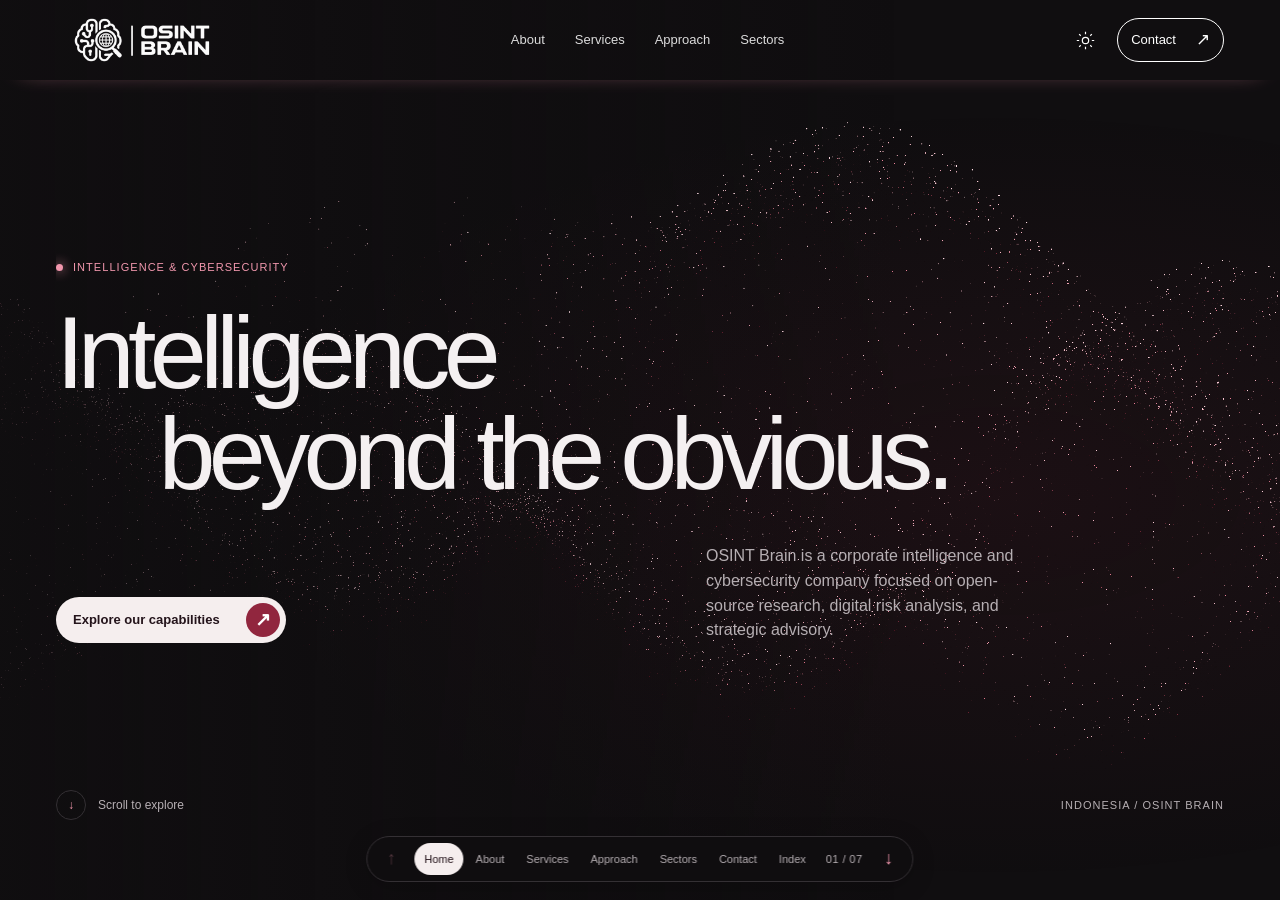
==== commit a3d9219d: "Add files via upload" ====
--- a/index.html
+++ b/index.html
@@ -1,5 +1,5 @@
 <!doctype html>
-<html lang="en" data-theme="dark"><head><meta charset="utf-8"><meta name="viewport" content="width=device-width,initial-scale=1"><meta name="theme-color" content="#100e10"><meta name="description" content="OSINT Brain — Open-source intelligence, cybersecurity and strategic analysis."><title>OSINT Brain | Intelligence & Cybersecurity</title><link rel="icon" href="assets/favicon.png"><script>try{document.documentElement.dataset.theme=localStorage.getItem('ob-theme')==='light'?'light':'dark'}catch(e){}</script><link rel="stylesheet" href="assets/style.css?v=22"><script src="content.js" defer></script><script src="assets/main.js?v=22" defer></script><link rel="stylesheet" href="assets/slides.css?v=22"><script src="assets/slides.js?v=22" defer></script><link rel="stylesheet" href="assets/motion.css?v=22"><script src="assets/motion.js?v=22" defer></script></head>
+<html lang="en" data-theme="dark"><head><meta charset="utf-8"><meta name="viewport" content="width=device-width,initial-scale=1"><meta name="theme-color" content="#100e10"><meta name="description" content="OSINT Brain — Open-source intelligence, cybersecurity and strategic analysis."><title>OSINT Brain | Intelligence & Cybersecurity</title><link rel="icon" type="image/png" href="assets/favicon.png?v=23"><link rel="alternate icon" href="assets/favicon.ico?v=23"><script>try{document.documentElement.dataset.theme=localStorage.getItem('ob-theme')==='light'?'light':'dark'}catch(e){}</script><link rel="stylesheet" href="assets/style.css?v=23"><script src="content.js" defer></script><script src="assets/main.js?v=23" defer></script><link rel="stylesheet" href="assets/slides.css?v=23"><script src="assets/slides.js?v=23" defer></script><link rel="stylesheet" href="assets/motion.css?v=23"><script src="assets/motion.js?v=23" defer></script><link rel="stylesheet" href="assets/contact.css?v=23"><script src="assets/contact.js?v=23" defer></script></head>
 <body><a class="skip" href="#main">Skip to content</a>
 <header id="site-header"><div class="wrap header-inner"><a class="brand" href="#home" aria-label="OSINT Brain home"><img class="logo-dark" src="assets/logo-dark.png" alt="OSINT Brain"><img class="logo-light" src="assets/logo-light.png" alt="OSINT Brain"></a><nav id="site-nav" aria-label="Main navigation"><a href="#about">About</a><a href="#capabilities">Services</a><a href="#method">Approach</a><a href="#sectors">Sectors</a></nav><div class="header-actions"><button id="theme-toggle" class="theme-toggle" aria-label="Switch to light mode" type="button"><svg class="sun" viewBox="0 0 24 24" fill="none" stroke="currentColor" stroke-width="1.5"><circle cx="12" cy="12" r="4"/><path d="M12 1v3m0 16v3M1 12h3m16 0h3M4 4l2 2m12 12 2 2M4 20l2-2M18 6l2-2"/></svg><svg class="moon" viewBox="0 0 24 24" fill="none" stroke="currentColor" stroke-width="1.5"><path d="M21 15A9 9 0 0 1 9 3 9.2 9.2 0 1 0 21 15Z"/></svg></button><a class="header-contact" href="#contact">Contact <span>↗</span></a><button id="menu-toggle" class="menu-toggle" aria-label="Open menu" aria-controls="site-nav" aria-expanded="false"><span></span><span></span></button></div></div></header>
 <canvas id="motion-canvas" aria-hidden="true"></canvas><div class="ambient-light" aria-hidden="true"></div><main id="main"><section class="hero" id="home"><div class="hero-shade"></div><div class="wrap hero-inner"><div class="hero-main"><p class="kicker"><i></i> Intelligence &amp; cybersecurity</p><h1 id="headline">Intelligence<br> beyond the obvious.</h1><div class="hero-bottomline"><a class="cta" href="#capabilities">Explore our capabilities <span>↗</span></a><p data-field="description"></p></div></div><div class="hero-base"><a href="#about" class="scroll-link"><span>↓</span> Scroll to explore</a><div class="hero-index">01 — 07 <b></b></div><span class="hero-loc">INDONESIA / OSINT BRAIN</span></div></div></section>
@@ -7,5 +7,5 @@
 <section class="section capabilities" id="capabilities"><div class="wrap"><div class="section-label"><span>02 / Capabilities</span><span>What we do</span></div><div class="heading-pair"><h2>Expertise where<br> it matters.</h2><p>Research, security and strategic analysis designed around the decisions organizations need to make.</p></div><div class="service-layout"><div class="service-visual" aria-hidden="true"><div class="visual-meta"><span>CAPABILITY / <b id="visual-num">01</b></span><span>OSINT BRAIN</span></div><svg id="service-art" viewBox="0 0 500 320"></svg><div class="visual-caption" id="visual-caption"></div></div><div id="service-grid" class="service-list"></div></div></div></section>
 <section class="section method" id="method"><div class="wrap"><div class="section-label"><span>03 / Approach</span><span>Evidence first</span></div><div class="heading-pair"><h2>From information<br> to informed action.</h2><p>Our work follows a disciplined process, from the first question to the final recommendation.</p></div><div id="process-grid" class="process-grid"></div><div class="values-layout"><h3>Principles that<br> guide our work.</h3><div id="value-grid"></div></div></div></section>
 <section class="section sectors" id="sectors"><div class="wrap"><div class="section-label"><span>04 / Sectors</span><span>Where we can help</span></div><div class="heading-pair"><h2>Intelligence across<br> industries.</h2><p>Our proposed areas of focus span organizations with complex information and security requirements.</p></div><div id="sector-grid" class="sector-grid"></div></div></section>
-<section class="section contact" id="contact"><div class="wrap"><div class="section-label"><span>05 / Contact</span><span>Let's talk</span></div><div class="contact-layout"><div><h2 data-field="contactTitle"></h2><p class="body-large" data-field="contactText"></p></div><div class="contact-info"><small>COMPANY CONTACT</small><h3 data-field="location"></h3><div id="contact-links"></div><p id="contact-empty">Contact details will be available soon.</p></div></div></div></section><section class="section closing" id="closing"><div class="wrap"><div class="section-label"><span>06 / OSINT Brain</span><span>Indonesia</span></div><div class="closing-grid"><div><h2>OSINT Brain —<br><em>Intelligence through evidence.</em></h2></div><div><small>Capabilities</small><div id="closing-services"></div></div><div><small>Company</small><a href="#about">About us</a><a href="#method">Our approach</a><a href="#contact">Contact</a><a href="#home">Back to home ↑</a></div></div><div class="closing-bottom"><span data-field="disclaimer"></span><span>© <span class="closing-year"></span> OSINT Brain</span></div></div></section></main>
+<section class="section contact" id="contact"><div class="wrap"><div class="section-label"><span>05 / Contact</span><span>Let's talk</span></div><div class="contact-layout"><div class="contact-intro"><h2 data-field="contactTitle"></h2><p class="body-large" data-field="contactText"></p><div class="contact-info"><small>DIRECT CONTACT</small><h3 data-field="location"></h3><div id="contact-links"></div><p id="contact-empty" hidden></p><a class="direct-email" href="mailto:ghossan@osintbrain.org">ghossan@osintbrain.org</a></div></div><form id="contact-form" class="contact-form" action="https://formsubmit.co/ghossan@osintbrain.org" method="POST"><h3>Send an enquiry</h3><p class="form-subtitle">Tell us a little about what you need.</p><input type="hidden" name="_subject" value="New enquiry | OSINT Brain"><input type="hidden" name="_template" value="table"><input type="hidden" name="_next" id="form-next" value=""><div class="form-trap" aria-hidden="true"><label>Leave empty<input name="_honey" type="text" tabindex="-1" autocomplete="off"></label></div><div class="form-fields"><label>Full name <span>*</span><input name="name" autocomplete="name" required maxlength="120" placeholder="Your name"></label><label>Email address <span>*</span><input name="email" type="email" autocomplete="email" required maxlength="254" placeholder="you@example.com"></label><label>Company / organization<input name="company" autocomplete="organization" maxlength="150" placeholder="Organization name"></label><label>Subject <span>*</span><input name="subject" required maxlength="160" placeholder="How can we help?"></label><label class="wide">Message <span>*</span><textarea name="message" rows="4" maxlength="3000" required placeholder="Tell us about your enquiry"></textarea></label></div><label class="consent"><input type="checkbox" name="consent" value="Agreed" required><span>I agree to have my information processed by OSINT Brain and FormSubmit to respond to this enquiry.</span></label><button type="submit" class="form-submit">Send message <span aria-hidden="true">↗</span></button><p class="form-note">Please do not include passwords, classified material, or sensitive personal data. Spam protection may require a verification step.</p><p id="form-status" role="status" aria-live="polite"></p></form></div></div></section><section class="section closing" id="closing"><div class="wrap"><div class="section-label"><span>06 / OSINT Brain</span><span>Indonesia</span></div><div class="closing-grid"><div><h2>OSINT Brain —<br><em>Intelligence through evidence.</em></h2></div><div><small>Capabilities</small><div id="closing-services"></div></div><div><small>Company</small><a href="#about">About us</a><a href="#method">Our approach</a><a href="#contact">Contact</a><a href="#home">Back to home ↑</a></div></div><div class="closing-bottom"><span data-field="disclaimer"></span><span>© <span class="closing-year"></span> OSINT Brain</span></div></div></section></main>
 <footer><div class="wrap footer-inner"><div><strong data-field="name"></strong><p data-field="disclaimer"></p></div><div>© <span id="year"></span> <span data-field="copyright"></span><a href="#home">Back to top ↑</a></div></div></footer><div class="deck-nav" aria-label="Section controls" hidden><button class="deck-arrow" id="deck-prev" aria-label="Previous section" type="button">↑</button><div id="deck-links" class="deck-links"></div><span class="deck-count" id="deck-count" aria-live="polite"></span><button class="deck-arrow" id="deck-next" aria-label="Next section" type="button">↓</button></div></body></html>
--- a/assets/motion.css
+++ b/assets/motion.css
@@ -3,8 +3,8 @@
 .ambient-light{background:radial-gradient(ellipse at 78% 55%,#91263e18,transparent 55%)}
 [data-theme=light] .ambient-light{background:radial-gradient(ellipse at 78% 55%,#91263e0c,transparent 55%)}
 .deck-mode main{z-index:1;isolation:auto}.deck-mode main>section{background:transparent;isolation:isolate}
-.deck-mode .hero-shade{z-index:-1;background:linear-gradient(90deg,#100e10e8,#100e10a0 32%,transparent 77%)}
-[data-theme=light] .deck-mode .hero-shade{background:linear-gradient(90deg,#f7f4f1f0,#f7f4f1b0 32%,transparent 80%)}
+.deck-mode .hero-shade{z-index:-1;background:linear-gradient(90deg,#100e10d9,#100e1066 32%,transparent 70%)}
+[data-theme=light].deck-mode .hero-shade{background:linear-gradient(90deg,#f7f4f1de,#f7f4f175 32%,transparent 70%)}
 .deck-mode main>section.deck-leaving{display:flex;visibility:visible;pointer-events:none;z-index:1;overflow:hidden}
 .deck-mode main>section.deck-leaving>.wrap{animation:scene-out .46s cubic-bezier(.4,0,.7,1) both}
 .deck-mode main>section.deck-active{z-index:2}
@@ -20,5 +20,5 @@
 .service-visual{background:color-mix(in srgb,var(--bg) 35%,transparent);border-radius:2px}.service-visual svg{opacity:.82;animation:graphic-in .7s ease both}.service-visual svg g{transform-origin:center;animation:diagram-drift 9s ease-in-out infinite alternate}.service-visual svg g>*{animation:diagram-in .85s ease both}.service-visual svg g>*:nth-child(3n){animation-delay:.1s}.service-visual svg g>*:nth-child(3n+1){animation-delay:.2s}@keyframes graphic-in{from{opacity:0}to{opacity:.82}}@keyframes diagram-in{from{opacity:0;transform:scale(.96)}to{opacity:1;transform:scale(1)}}@keyframes diagram-drift{from{transform:scale(.96)}to{transform:scale(1.02)}}
 .deck-mode #contact{justify-content:flex-end;padding-bottom:clamp(105px,15vh,160px)}.contact .section-label{display:none}.contact-layout{display:block;text-align:center;max-width:650px;margin:auto}.deck-mode .contact-layout h2{font-size:clamp(42px,6.5vw,84px);margin-bottom:18px}.contact-layout .body-large{max-width:470px;margin:auto}.contact-info{border:0;padding:18px 0 0;max-width:400px;margin:auto}.contact-info small{display:none}.contact-info h3{font-size:15px;margin:0 0 8px}.contact-info p{font-size:12px}.contact-info #contact-links a{border:1px solid var(--line);padding:9px 16px;margin:5px 0}.closing-grid{display:grid;grid-template-columns:1.4fr 1fr .6fr;gap:6%}.closing h2 em{font-style:normal;color:var(--muted)}.closing-grid small{color:var(--accent);display:block;margin-bottom:18px}.closing-grid a{display:block;font-size:15px;margin:10px 0;color:var(--fg)}.closing-grid a:hover{color:var(--accent)}.closing-bottom{display:flex;justify-content:space-between;gap:24px;border-top:1px solid var(--line);margin-top:clamp(40px,12vh,120px);padding-top:18px;font-size:12px;color:var(--muted)}
 .deck-mode .deck-nav{box-shadow:0 5px 25px #0003;backdrop-filter:blur(15px);background:color-mix(in srgb,var(--header) 90%,transparent)}
-@media(max-width:780px){.about-intro{text-align:left}.about-intro .body-large{margin:0}.about-pillars{grid-template-columns:1fr;gap:16px;margin-top:24px}.about-pillars article{padding-top:12px}.about-pillars h3{margin:6px 0}.deck-mode #contact{padding-top:38vh;padding-bottom:100px;justify-content:safe center}.contact-info{padding-top:16px}.closing-grid{grid-template-columns:1fr 1fr;gap:20px}.closing-grid>div:first-child{grid-column:1/-1}.closing-bottom{margin-top:26px;flex-direction:column;gap:5px}.deck-links a:not([aria-current=page]){display:none}.deck-links a[aria-current=page]{min-width:94px;text-align:center}.deck-count{display:inline}.deck-mode .deck-nav{gap:7px!important}.deck-mode .deck-arrow{min-width:42px}.hero h1{overflow-wrap:normal}.deck-mode .hero-shade{background:linear-gradient(90deg,#100e10db,#100e1045)}[data-theme=light] .deck-mode .hero-shade{background:linear-gradient(90deg,#f7f4f1e8,#f7f4f145)}}
+@media(max-width:780px){.about-intro{text-align:left}.about-intro .body-large{margin:0}.about-pillars{grid-template-columns:1fr;gap:16px;margin-top:24px}.about-pillars article{padding-top:12px}.about-pillars h3{margin:6px 0}.deck-mode #contact{padding-top:38vh;padding-bottom:100px;justify-content:safe center}.contact-info{padding-top:16px}.closing-grid{grid-template-columns:1fr 1fr;gap:20px}.closing-grid>div:first-child{grid-column:1/-1}.closing-bottom{margin-top:26px;flex-direction:column;gap:5px}.deck-links a:not([aria-current=page]){display:none}.deck-links a[aria-current=page]{min-width:94px;text-align:center}.deck-count{display:inline}.deck-mode .deck-nav{gap:7px!important}.deck-mode .deck-arrow{min-width:42px}.hero h1{overflow-wrap:normal}.deck-mode .hero-shade{background:linear-gradient(90deg,#100e10b8,#100e1026)}[data-theme=light].deck-mode .hero-shade{background:linear-gradient(90deg,#f7f4f1c7,#f7f4f126)}}
 @media(prefers-reduced-motion:reduce){.deck-mode .deck-active.deck-enter .motion-item,.deck-mode .deck-leaving>.wrap,.about-pillars article::before,.process-grid article::before,.service-visual svg,.service-visual svg g,.service-visual svg g>*{animation:none!important;filter:none!important}}
--- a/assets/contact.css
+++ b/assets/contact.css
@@ -0,0 +1,5 @@
+/* A dedicated contact layout, respecting both color themes and the slide controller. */
+.deck-mode #contact{justify-content:safe center;padding:calc(var(--hh) + 22px) 0 88px}
+.contact .section-label{display:flex}.contact .contact-layout{display:grid;grid-template-columns:minmax(0,1fr) minmax(0,1.05fr);gap:clamp(24px,6vw,90px);align-items:center;max-width:none;text-align:left;margin:0}
+.deck-mode .contact-layout h2{font-size:clamp(39px,5.6vw,76px);line-height:1.03;margin:0 0 20px}.contact-intro{padding-top:clamp(50px,14vh,140px)}.contact-layout .body-large{margin:0;max-width:410px}.contact-info{margin:0;max-width:none;padding:20px 0 0;border:0}.contact-info small{display:block;font-size:10px;letter-spacing:.1em}.contact-info h3{margin:8px 0;font-size:15px}.direct-email{color:var(--accent);font-size:15px;overflow-wrap:anywhere}.contact-form{position:relative;background:color-mix(in srgb,var(--bg) 94%,transparent);border:1px solid var(--line);padding:clamp(18px,2.3vw,32px);min-width:0}.contact-form h3{font-size:25px;font-weight:500;letter-spacing:-.035em;margin:0 0 4px}.form-subtitle,.form-note{color:var(--muted);font-size:12px;line-height:1.5;margin:0 0 16px}.form-fields{display:grid;grid-template-columns:1fr 1fr;gap:12px 16px}.form-fields label{display:block;font-size:12px;color:var(--fg);min-width:0}.form-fields label span{color:var(--accent)}.form-fields .wide{grid-column:1/-1}.form-fields input,.form-fields textarea{display:block;width:100%;margin-top:6px;padding:10px 11px;border:1px solid var(--line);border-radius:2px;background:var(--bg);color:var(--fg);font:inherit;font-size:14px;line-height:1.4;min-height:42px}.form-fields textarea{min-height:90px;resize:vertical;max-height:240px}.form-fields input::placeholder,.form-fields textarea::placeholder{color:var(--muted);opacity:.85}.form-fields input:focus,.form-fields textarea:focus{outline:2px solid var(--accent);outline-offset:1px}.consent{display:flex;align-items:flex-start;gap:9px;font-size:12px;color:var(--muted);line-height:1.4;margin:14px 0}.consent input{accent-color:#91263e;margin:2px 0 0;flex:none}.form-submit{display:flex;justify-content:space-between;align-items:center;gap:16px;padding:12px 18px;min-height:44px;width:100%;border:1px solid #91263e;background:#91263e;color:white;font:inherit;font-weight:600;cursor:pointer}.form-submit:hover{background:#a9324d}.form-submit:focus-visible{outline:2px solid var(--accent);outline-offset:3px}.form-note{margin:12px 0 0;font-size:11px}#form-status{font-size:12px;color:var(--accent);margin:8px 0 0}#form-status:empty{display:none}.form-trap{position:absolute;left:-10000px;width:1px;height:1px;overflow:hidden}
+@media(max-width:780px){.deck-mode #contact{padding:calc(var(--hh) + 16px) 0 88px;justify-content:flex-start}.contact .contact-layout{grid-template-columns:1fr;gap:24px}.contact-intro{padding-top:clamp(32px,14vh,100px)}.deck-mode .contact-layout h2{font-size:clamp(37px,9vw,56px)}.contact-form{padding:18px}.form-fields{grid-template-columns:1fr}.form-fields input,.form-fields textarea{font-size:16px}.contact .section-label{margin-bottom:8px}.contact-info{padding-top:12px}}
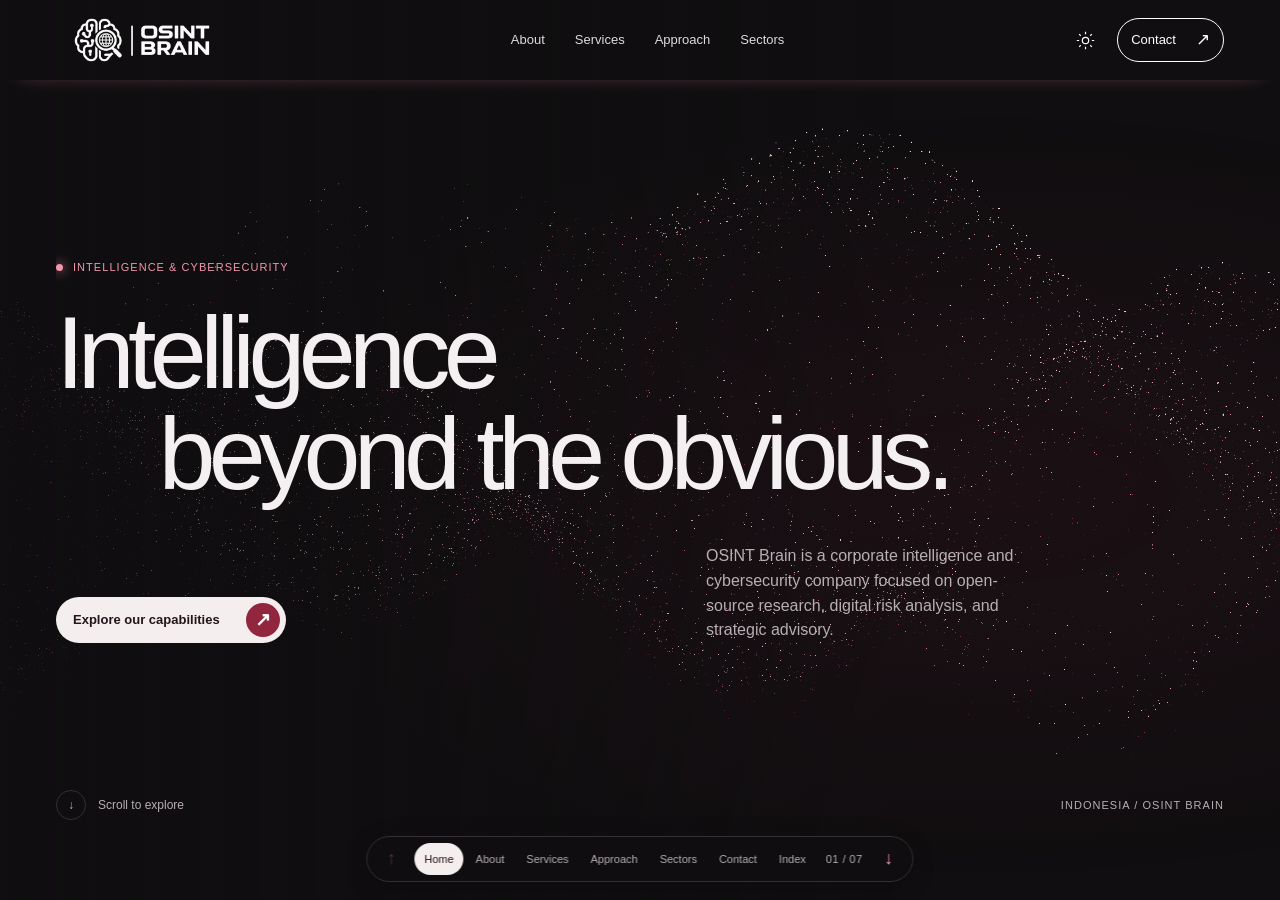
==== commit d871fb45: "Add files via upload" ====
--- a/index.html
+++ b/index.html
@@ -1,5 +1,7 @@
 <!doctype html>
-<html lang="en" data-theme="dark"><head><meta charset="utf-8"><meta name="viewport" content="width=device-width,initial-scale=1"><meta name="theme-color" content="#100e10"><meta name="description" content="OSINT Brain — Open-source intelligence, cybersecurity and strategic analysis."><title>OSINT Brain | Intelligence & Cybersecurity</title><link rel="icon" type="image/png" href="assets/favicon.png?v=23"><link rel="alternate icon" href="assets/favicon.ico?v=23"><script>try{document.documentElement.dataset.theme=localStorage.getItem('ob-theme')==='light'?'light':'dark'}catch(e){}</script><link rel="stylesheet" href="assets/style.css?v=23"><script src="content.js" defer></script><script src="assets/main.js?v=23" defer></script><link rel="stylesheet" href="assets/slides.css?v=23"><script src="assets/slides.js?v=23" defer></script><link rel="stylesheet" href="assets/motion.css?v=23"><script src="assets/motion.js?v=23" defer></script><link rel="stylesheet" href="assets/contact.css?v=23"><script src="assets/contact.js?v=23" defer></script></head>
+<html lang="en" data-theme="dark"><head><meta charset="utf-8"><meta name="viewport" content="width=device-width,initial-scale=1"><meta name="theme-color" content="#100e10"><meta name="description" content="OSINT Brain — Open-source intelligence, cybersecurity and strategic analysis."><title>OSINT Brain | Intelligence & Cybersecurity</title><script>try{document.documentElement.dataset.theme=localStorage.getItem('ob-theme')==='light'?'light':'dark'}catch(e){}</script><link rel="stylesheet" href="assets/style.css?v=23"><script src="content.js" defer></script><script src="assets/main.js?v=23" defer></script><link rel="stylesheet" href="assets/slides.css?v=23"><script src="assets/slides.js?v=23" defer></script><link rel="stylesheet" href="assets/motion.css?v=23"><script src="assets/motion.js?v=23" defer></script><link rel="stylesheet" href="assets/contact.css?v=23"><script src="assets/contact.js?v=23" defer></script><link rel="icon" type="image/png" sizes="256x256" href="assets/favicon-transparent-v24.png">
+<link rel="alternate icon" href="favicon.ico?v=24" type="image/x-icon">
+</head>
 <body><a class="skip" href="#main">Skip to content</a>
 <header id="site-header"><div class="wrap header-inner"><a class="brand" href="#home" aria-label="OSINT Brain home"><img class="logo-dark" src="assets/logo-dark.png" alt="OSINT Brain"><img class="logo-light" src="assets/logo-light.png" alt="OSINT Brain"></a><nav id="site-nav" aria-label="Main navigation"><a href="#about">About</a><a href="#capabilities">Services</a><a href="#method">Approach</a><a href="#sectors">Sectors</a></nav><div class="header-actions"><button id="theme-toggle" class="theme-toggle" aria-label="Switch to light mode" type="button"><svg class="sun" viewBox="0 0 24 24" fill="none" stroke="currentColor" stroke-width="1.5"><circle cx="12" cy="12" r="4"/><path d="M12 1v3m0 16v3M1 12h3m16 0h3M4 4l2 2m12 12 2 2M4 20l2-2M18 6l2-2"/></svg><svg class="moon" viewBox="0 0 24 24" fill="none" stroke="currentColor" stroke-width="1.5"><path d="M21 15A9 9 0 0 1 9 3 9.2 9.2 0 1 0 21 15Z"/></svg></button><a class="header-contact" href="#contact">Contact <span>↗</span></a><button id="menu-toggle" class="menu-toggle" aria-label="Open menu" aria-controls="site-nav" aria-expanded="false"><span></span><span></span></button></div></div></header>
 <canvas id="motion-canvas" aria-hidden="true"></canvas><div class="ambient-light" aria-hidden="true"></div><main id="main"><section class="hero" id="home"><div class="hero-shade"></div><div class="wrap hero-inner"><div class="hero-main"><p class="kicker"><i></i> Intelligence &amp; cybersecurity</p><h1 id="headline">Intelligence<br> beyond the obvious.</h1><div class="hero-bottomline"><a class="cta" href="#capabilities">Explore our capabilities <span>↗</span></a><p data-field="description"></p></div></div><div class="hero-base"><a href="#about" class="scroll-link"><span>↓</span> Scroll to explore</a><div class="hero-index">01 — 07 <b></b></div><span class="hero-loc">INDONESIA / OSINT BRAIN</span></div></div></section>
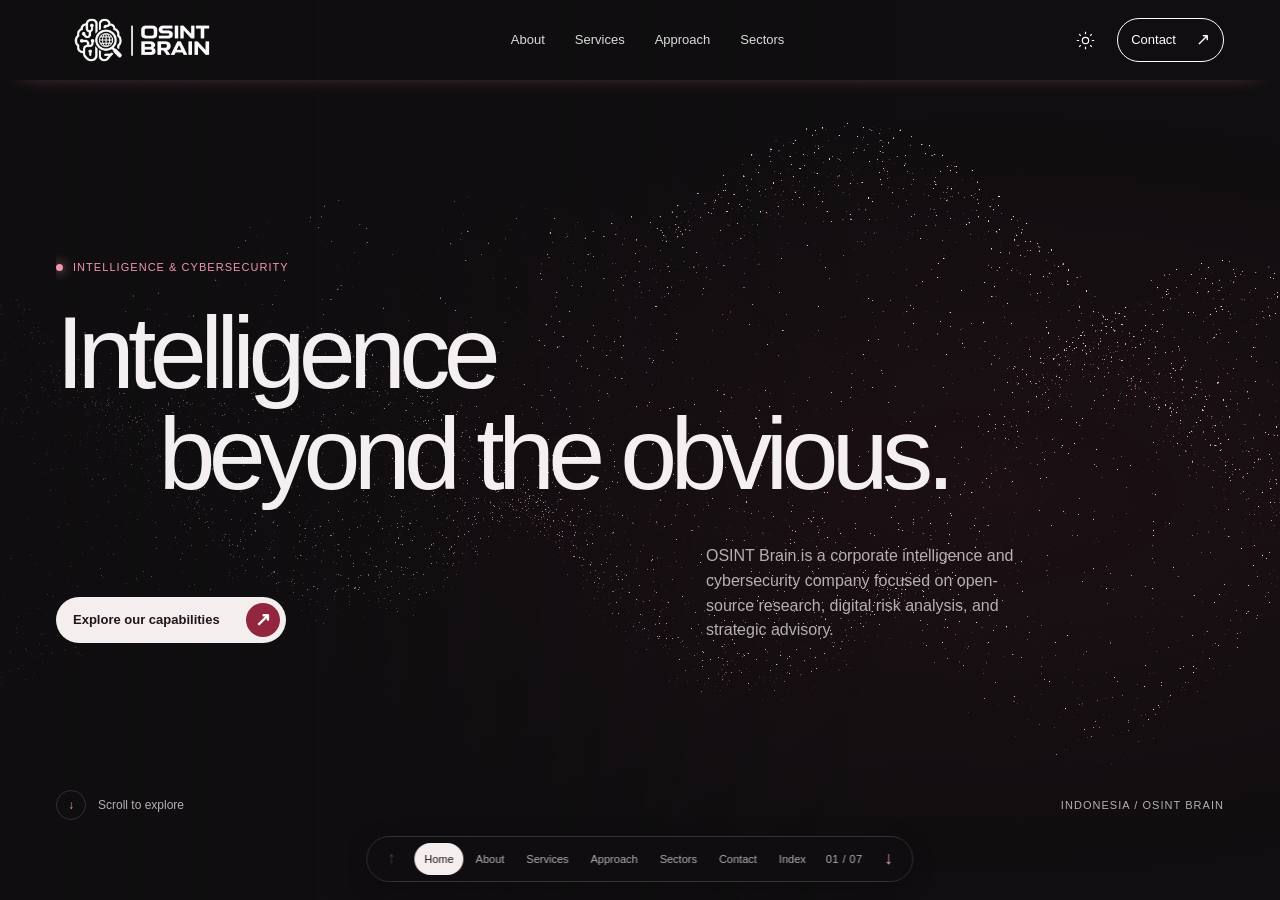
==== commit 97dd6b27: "Update index.html" ====
--- a/index.html
+++ b/index.html
@@ -5,9 +5,9 @@
 <body><a class="skip" href="#main">Skip to content</a>
 <header id="site-header"><div class="wrap header-inner"><a class="brand" href="#home" aria-label="OSINT Brain home"><img class="logo-dark" src="assets/logo-dark.png" alt="OSINT Brain"><img class="logo-light" src="assets/logo-light.png" alt="OSINT Brain"></a><nav id="site-nav" aria-label="Main navigation"><a href="#about">About</a><a href="#capabilities">Services</a><a href="#method">Approach</a><a href="#sectors">Sectors</a></nav><div class="header-actions"><button id="theme-toggle" class="theme-toggle" aria-label="Switch to light mode" type="button"><svg class="sun" viewBox="0 0 24 24" fill="none" stroke="currentColor" stroke-width="1.5"><circle cx="12" cy="12" r="4"/><path d="M12 1v3m0 16v3M1 12h3m16 0h3M4 4l2 2m12 12 2 2M4 20l2-2M18 6l2-2"/></svg><svg class="moon" viewBox="0 0 24 24" fill="none" stroke="currentColor" stroke-width="1.5"><path d="M21 15A9 9 0 0 1 9 3 9.2 9.2 0 1 0 21 15Z"/></svg></button><a class="header-contact" href="#contact">Contact <span>↗</span></a><button id="menu-toggle" class="menu-toggle" aria-label="Open menu" aria-controls="site-nav" aria-expanded="false"><span></span><span></span></button></div></div></header>
 <canvas id="motion-canvas" aria-hidden="true"></canvas><div class="ambient-light" aria-hidden="true"></div><main id="main"><section class="hero" id="home"><div class="hero-shade"></div><div class="wrap hero-inner"><div class="hero-main"><p class="kicker"><i></i> Intelligence &amp; cybersecurity</p><h1 id="headline">Intelligence<br> beyond the obvious.</h1><div class="hero-bottomline"><a class="cta" href="#capabilities">Explore our capabilities <span>↗</span></a><p data-field="description"></p></div></div><div class="hero-base"><a href="#about" class="scroll-link"><span>↓</span> Scroll to explore</a><div class="hero-index">01 — 07 <b></b></div><span class="hero-loc">INDONESIA / OSINT BRAIN</span></div></div></section>
-<section class="section about" id="about"><div class="wrap"><div class="section-label"><span>01 / Company</span><span>OSINT BRAIN</span></div><div class="about-intro"><h2 data-field="aboutTitle"></h2><div><p class="body-large" data-field="about"></p><a class="text-link" href="#method">How we work <span>↗</span></a></div></div><div class="about-pillars"><article><span>01 / Vision</span><h3>Our vision</h3><p data-field="vision"></p></article><article><span>02 / Mission</span><h3>Our mission</h3><p data-field="mission"></p></article><article><span>03 / Practice</span><h3>Responsible intelligence</h3><p data-field="disclaimer"></p></article></div></div></section>
-<section class="section capabilities" id="capabilities"><div class="wrap"><div class="section-label"><span>02 / Capabilities</span><span>What we do</span></div><div class="heading-pair"><h2>Expertise where<br> it matters.</h2><p>Research, security and strategic analysis designed around the decisions organizations need to make.</p></div><div class="service-layout"><div class="service-visual" aria-hidden="true"><div class="visual-meta"><span>CAPABILITY / <b id="visual-num">01</b></span><span>OSINT BRAIN</span></div><svg id="service-art" viewBox="0 0 500 320"></svg><div class="visual-caption" id="visual-caption"></div></div><div id="service-grid" class="service-list"></div></div></div></section>
-<section class="section method" id="method"><div class="wrap"><div class="section-label"><span>03 / Approach</span><span>Evidence first</span></div><div class="heading-pair"><h2>From information<br> to informed action.</h2><p>Our work follows a disciplined process, from the first question to the final recommendation.</p></div><div id="process-grid" class="process-grid"></div><div class="values-layout"><h3>Principles that<br> guide our work.</h3><div id="value-grid"></div></div></div></section>
-<section class="section sectors" id="sectors"><div class="wrap"><div class="section-label"><span>04 / Sectors</span><span>Where we can help</span></div><div class="heading-pair"><h2>Intelligence across<br> industries.</h2><p>Our proposed areas of focus span organizations with complex information and security requirements.</p></div><div id="sector-grid" class="sector-grid"></div></div></section>
-<section class="section contact" id="contact"><div class="wrap"><div class="section-label"><span>05 / Contact</span><span>Let's talk</span></div><div class="contact-layout"><div class="contact-intro"><h2 data-field="contactTitle"></h2><p class="body-large" data-field="contactText"></p><div class="contact-info"><small>DIRECT CONTACT</small><h3 data-field="location"></h3><div id="contact-links"></div><p id="contact-empty" hidden></p><a class="direct-email" href="mailto:ghossan@osintbrain.org">ghossan@osintbrain.org</a></div></div><form id="contact-form" class="contact-form" action="https://formsubmit.co/ghossan@osintbrain.org" method="POST"><h3>Send an enquiry</h3><p class="form-subtitle">Tell us a little about what you need.</p><input type="hidden" name="_subject" value="New enquiry | OSINT Brain"><input type="hidden" name="_template" value="table"><input type="hidden" name="_next" id="form-next" value=""><div class="form-trap" aria-hidden="true"><label>Leave empty<input name="_honey" type="text" tabindex="-1" autocomplete="off"></label></div><div class="form-fields"><label>Full name <span>*</span><input name="name" autocomplete="name" required maxlength="120" placeholder="Your name"></label><label>Email address <span>*</span><input name="email" type="email" autocomplete="email" required maxlength="254" placeholder="you@example.com"></label><label>Company / organization<input name="company" autocomplete="organization" maxlength="150" placeholder="Organization name"></label><label>Subject <span>*</span><input name="subject" required maxlength="160" placeholder="How can we help?"></label><label class="wide">Message <span>*</span><textarea name="message" rows="4" maxlength="3000" required placeholder="Tell us about your enquiry"></textarea></label></div><label class="consent"><input type="checkbox" name="consent" value="Agreed" required><span>I agree to have my information processed by OSINT Brain and FormSubmit to respond to this enquiry.</span></label><button type="submit" class="form-submit">Send message <span aria-hidden="true">↗</span></button><p class="form-note">Please do not include passwords, classified material, or sensitive personal data. Spam protection may require a verification step.</p><p id="form-status" role="status" aria-live="polite"></p></form></div></div></section><section class="section closing" id="closing"><div class="wrap"><div class="section-label"><span>06 / OSINT Brain</span><span>Indonesia</span></div><div class="closing-grid"><div><h2>OSINT Brain —<br><em>Intelligence through evidence.</em></h2></div><div><small>Capabilities</small><div id="closing-services"></div></div><div><small>Company</small><a href="#about">About us</a><a href="#method">Our approach</a><a href="#contact">Contact</a><a href="#home">Back to home ↑</a></div></div><div class="closing-bottom"><span data-field="disclaimer"></span><span>© <span class="closing-year"></span> OSINT Brain</span></div></div></section></main>
+<section class="section about" id="about"><div class="wrap"><div class="section-label"><span>ABOUT</span><span> </span></div><div class="about-intro"><h2 data-field="aboutTitle"></h2><div><p class="body-large" data-field="about"></p><a class="text-link" href="#method">How we work <span>↗</span></a></div></div><div class="about-pillars"><article><span>Vision</span><h3>Our vision</h3><p data-field="vision"></p></article><article><span>Mission</span><h3>Our mission</h3><p data-field="mission"></p></article><article><span>Practice</span><h3>Responsible intelligence</h3><p data-field="disclaimer"></p></article></div></div></section>
+<section class="section capabilities" id="capabilities"><div class="wrap"><div class="section-label"><span>Capabilities</span><span>What we do</span></div><div class="heading-pair"><h2>Expertise where<br> it matters.</h2><p>Research, security and strategic analysis designed around the decisions organizations need to make.</p></div><div class="service-layout"><div class="service-visual" aria-hidden="true"><div class="visual-meta"><span><b id="visual-num"></b></span><span> </span></div><svg id="service-art" viewBox="0 0 500 320"></svg><div class="visual-caption" id="visual-caption"></div></div><div id="service-grid" class="service-list"></div></div></div></section>
+<section class="section method" id="method"><div class="wrap"><div class="section-label"><span>Approach</span><span>Evidence first</span></div><div class="heading-pair"><h2>From information<br> to informed action.</h2><p>Our work follows a disciplined process, from the first question to the final recommendation.</p></div><div id="process-grid" class="process-grid"></div><div class="values-layout"><h3>Principles that<br> guide our work.</h3><div id="value-grid"></div></div></div></section>
+<section class="section sectors" id="sectors"><div class="wrap"><div class="section-label"><span>Sectors</span><span>Where we can help</span></div><div class="heading-pair"><h2>Intelligence across<br> industries.</h2><p>Our proposed areas of focus span organizations with complex information and security requirements.</p></div><div id="sector-grid" class="sector-grid"></div></div></section>
+<section class="section contact" id="contact"><div class="wrap"><div class="section-label"><span>Contact</span><span>Let's talk</span></div><div class="contact-layout"><div class="contact-intro"><h2 data-field="contactTitle"></h2><p class="body-large" data-field="contactText"></p><div class="contact-info"><small>DIRECT CONTACT</small><h3 data-field="location"></h3><div id="contact-links"></div><p id="contact-empty" hidden></p><a class="direct-email" href="mailto:ghossan@osintbrain.org">ghossan@osintbrain.org</a></div></div><form id="contact-form" class="contact-form" action="https://formsubmit.co/ghossan@osintbrain.org" method="POST"><h3>Send an enquiry</h3><p class="form-subtitle">Tell us a little about what you need.</p><input type="hidden" name="_subject" value="New enquiry | OSINT Brain"><input type="hidden" name="_template" value="table"><input type="hidden" name="_next" id="form-next" value=""><div class="form-trap" aria-hidden="true"><label>Leave empty<input name="_honey" type="text" tabindex="-1" autocomplete="off"></label></div><div class="form-fields"><label>Full name <span>*</span><input name="name" autocomplete="name" required maxlength="120" placeholder="Your name"></label><label>Email address <span>*</span><input name="email" type="email" autocomplete="email" required maxlength="254" placeholder="you@example.com"></label><label>Company / organization<input name="company" autocomplete="organization" maxlength="150" placeholder="Organization name"></label><label>Subject <span>*</span><input name="subject" required maxlength="160" placeholder="How can we help?"></label><label class="wide">Message <span>*</span><textarea name="message" rows="4" maxlength="3000" required placeholder="Tell us about your enquiry"></textarea></label></div><label class="consent"><input type="checkbox" name="consent" value="Agreed" required><span>I agree to have my information processed by OSINT Brain and FormSubmit to respond to this enquiry.</span></label><button type="submit" class="form-submit">Send message <span aria-hidden="true">↗</span></button><p class="form-note">Please do not include passwords, classified material, or sensitive personal data. Spam protection may require a verification step.</p><p id="form-status" role="status" aria-live="polite"></p></form></div></div></section><section class="section closing" id="closing"><div class="wrap"><div class="section-label"><span> </span><span> </span></div><div class="closing-grid"><div><h2>OSINT Brain —<br><em>Intelligence through evidence.</em></h2></div><div><small>Capabilities</small><div id="closing-services"></div></div><div><small>Company</small><a href="#about">About us</a><a href="#method">Our approach</a><a href="#contact">Contact</a><a href="#home">Back to home ↑</a></div></div><div class="closing-bottom"><span data-field="disclaimer"></span><span>© <span class="closing-year"></span> OSINT Brain</span></div></div></section></main>
 <footer><div class="wrap footer-inner"><div><strong data-field="name"></strong><p data-field="disclaimer"></p></div><div>© <span id="year"></span> <span data-field="copyright"></span><a href="#home">Back to top ↑</a></div></div></footer><div class="deck-nav" aria-label="Section controls" hidden><button class="deck-arrow" id="deck-prev" aria-label="Previous section" type="button">↑</button><div id="deck-links" class="deck-links"></div><span class="deck-count" id="deck-count" aria-live="polite"></span><button class="deck-arrow" id="deck-next" aria-label="Next section" type="button">↓</button></div></body></html>
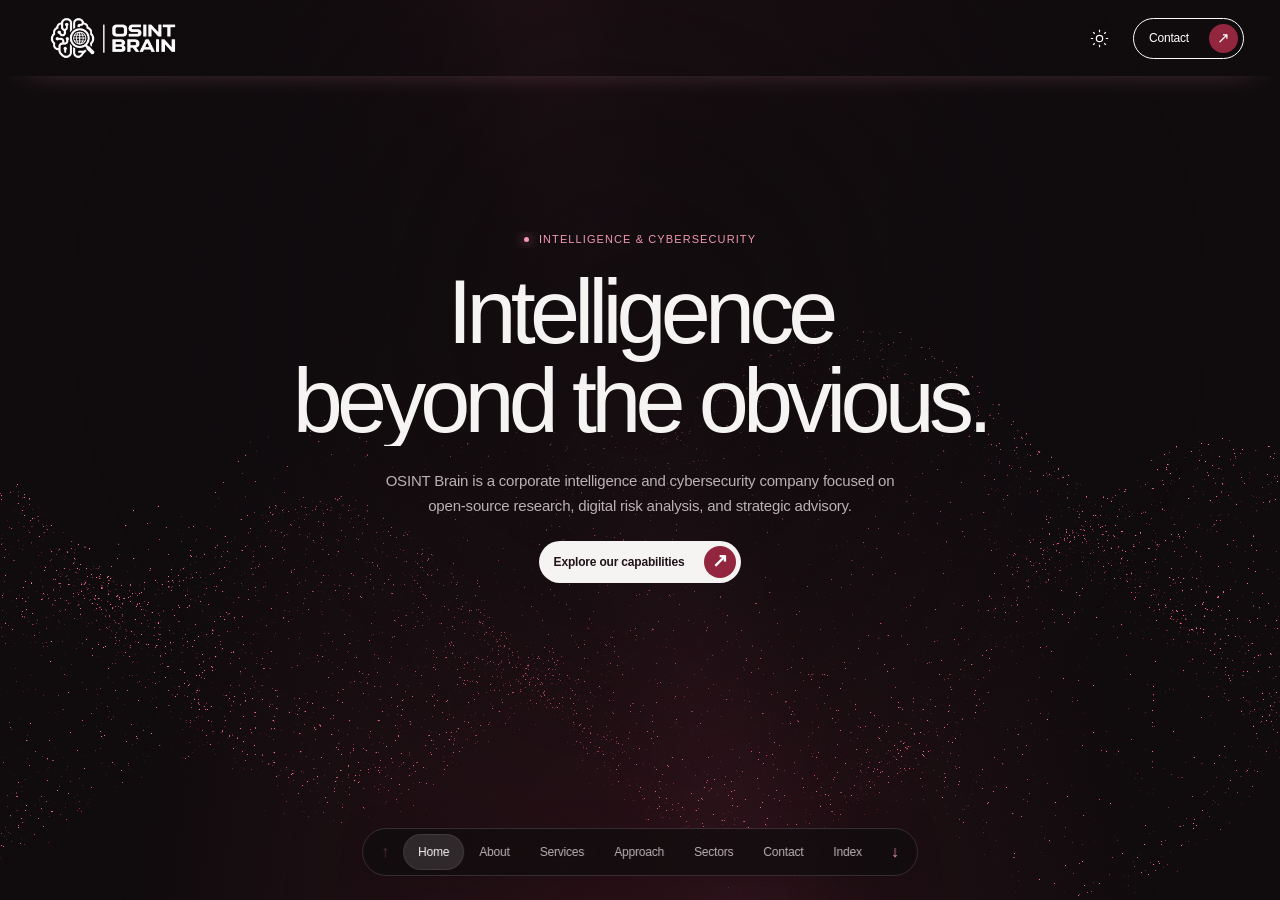
==== commit ae2becdc: "Add files via upload" ====
--- a/index.html
+++ b/index.html
@@ -1,13 +1,15 @@
 <!doctype html>
-<html lang="en" data-theme="dark"><head><meta charset="utf-8"><meta name="viewport" content="width=device-width,initial-scale=1"><meta name="theme-color" content="#100e10"><meta name="description" content="OSINT Brain — Open-source intelligence, cybersecurity and strategic analysis."><title>OSINT Brain | Intelligence & Cybersecurity</title><script>try{document.documentElement.dataset.theme=localStorage.getItem('ob-theme')==='light'?'light':'dark'}catch(e){}</script><link rel="stylesheet" href="assets/style.css?v=23"><script src="content.js" defer></script><script src="assets/main.js?v=23" defer></script><link rel="stylesheet" href="assets/slides.css?v=23"><script src="assets/slides.js?v=23" defer></script><link rel="stylesheet" href="assets/motion.css?v=23"><script src="assets/motion.js?v=23" defer></script><link rel="stylesheet" href="assets/contact.css?v=23"><script src="assets/contact.js?v=23" defer></script><link rel="icon" type="image/png" sizes="256x256" href="assets/favicon-transparent-v24.png">
-<link rel="alternate icon" href="favicon.ico?v=24" type="image/x-icon">
-</head>
+
+
+<html data-theme="dark" lang="en"><head><meta charset="utf-8"/><meta content="width=device-width,initial-scale=1" name="viewport"/><meta content="#100e10" name="theme-color"/><meta content="OSINT Brain — Open-source intelligence, cybersecurity and strategic analysis." name="description"/><title>OSINT Brain | Intelligence &amp; Cybersecurity</title><script>try{document.documentElement.dataset.theme=localStorage.getItem('ob-theme')==='light'?'light':'dark'}catch(e){}</script><link href="assets/style.css?v=30" rel="stylesheet"/><script defer="" src="content.js"></script><script defer="" src="assets/main.js?v=30"></script><link href="assets/slides.css?v=30" rel="stylesheet"/><script defer="" src="assets/slides.js?v=30"></script><link href="assets/motion.css?v=30" rel="stylesheet"/><script defer="" src="assets/motion.js?v=30"></script><link href="assets/contact.css?v=30" rel="stylesheet"/><script defer="" src="assets/contact.js?v=30"></script><link href="assets/favicon-transparent-v24.png" rel="icon" sizes="256x256" type="image/png"/>
+<link href="favicon.ico?v=24" rel="alternate icon" type="image/x-icon"/>
+<link href="assets/editorial.css?v=30" rel="stylesheet"/><script defer="" src="assets/dialog.js?v=30"></script></head>
 <body><a class="skip" href="#main">Skip to content</a>
-<header id="site-header"><div class="wrap header-inner"><a class="brand" href="#home" aria-label="OSINT Brain home"><img class="logo-dark" src="assets/logo-dark.png" alt="OSINT Brain"><img class="logo-light" src="assets/logo-light.png" alt="OSINT Brain"></a><nav id="site-nav" aria-label="Main navigation"><a href="#about">About</a><a href="#capabilities">Services</a><a href="#method">Approach</a><a href="#sectors">Sectors</a></nav><div class="header-actions"><button id="theme-toggle" class="theme-toggle" aria-label="Switch to light mode" type="button"><svg class="sun" viewBox="0 0 24 24" fill="none" stroke="currentColor" stroke-width="1.5"><circle cx="12" cy="12" r="4"/><path d="M12 1v3m0 16v3M1 12h3m16 0h3M4 4l2 2m12 12 2 2M4 20l2-2M18 6l2-2"/></svg><svg class="moon" viewBox="0 0 24 24" fill="none" stroke="currentColor" stroke-width="1.5"><path d="M21 15A9 9 0 0 1 9 3 9.2 9.2 0 1 0 21 15Z"/></svg></button><a class="header-contact" href="#contact">Contact <span>↗</span></a><button id="menu-toggle" class="menu-toggle" aria-label="Open menu" aria-controls="site-nav" aria-expanded="false"><span></span><span></span></button></div></div></header>
-<canvas id="motion-canvas" aria-hidden="true"></canvas><div class="ambient-light" aria-hidden="true"></div><main id="main"><section class="hero" id="home"><div class="hero-shade"></div><div class="wrap hero-inner"><div class="hero-main"><p class="kicker"><i></i> Intelligence &amp; cybersecurity</p><h1 id="headline">Intelligence<br> beyond the obvious.</h1><div class="hero-bottomline"><a class="cta" href="#capabilities">Explore our capabilities <span>↗</span></a><p data-field="description"></p></div></div><div class="hero-base"><a href="#about" class="scroll-link"><span>↓</span> Scroll to explore</a><div class="hero-index">01 — 07 <b></b></div><span class="hero-loc">INDONESIA / OSINT BRAIN</span></div></div></section>
-<section class="section about" id="about"><div class="wrap"><div class="section-label"><span>ABOUT</span><span> </span></div><div class="about-intro"><h2 data-field="aboutTitle"></h2><div><p class="body-large" data-field="about"></p><a class="text-link" href="#method">How we work <span>↗</span></a></div></div><div class="about-pillars"><article><span>Vision</span><h3>Our vision</h3><p data-field="vision"></p></article><article><span>Mission</span><h3>Our mission</h3><p data-field="mission"></p></article><article><span>Practice</span><h3>Responsible intelligence</h3><p data-field="disclaimer"></p></article></div></div></section>
-<section class="section capabilities" id="capabilities"><div class="wrap"><div class="section-label"><span>Capabilities</span><span>What we do</span></div><div class="heading-pair"><h2>Expertise where<br> it matters.</h2><p>Research, security and strategic analysis designed around the decisions organizations need to make.</p></div><div class="service-layout"><div class="service-visual" aria-hidden="true"><div class="visual-meta"><span><b id="visual-num"></b></span><span> </span></div><svg id="service-art" viewBox="0 0 500 320"></svg><div class="visual-caption" id="visual-caption"></div></div><div id="service-grid" class="service-list"></div></div></div></section>
-<section class="section method" id="method"><div class="wrap"><div class="section-label"><span>Approach</span><span>Evidence first</span></div><div class="heading-pair"><h2>From information<br> to informed action.</h2><p>Our work follows a disciplined process, from the first question to the final recommendation.</p></div><div id="process-grid" class="process-grid"></div><div class="values-layout"><h3>Principles that<br> guide our work.</h3><div id="value-grid"></div></div></div></section>
-<section class="section sectors" id="sectors"><div class="wrap"><div class="section-label"><span>Sectors</span><span>Where we can help</span></div><div class="heading-pair"><h2>Intelligence across<br> industries.</h2><p>Our proposed areas of focus span organizations with complex information and security requirements.</p></div><div id="sector-grid" class="sector-grid"></div></div></section>
-<section class="section contact" id="contact"><div class="wrap"><div class="section-label"><span>Contact</span><span>Let's talk</span></div><div class="contact-layout"><div class="contact-intro"><h2 data-field="contactTitle"></h2><p class="body-large" data-field="contactText"></p><div class="contact-info"><small>DIRECT CONTACT</small><h3 data-field="location"></h3><div id="contact-links"></div><p id="contact-empty" hidden></p><a class="direct-email" href="mailto:ghossan@osintbrain.org">ghossan@osintbrain.org</a></div></div><form id="contact-form" class="contact-form" action="https://formsubmit.co/ghossan@osintbrain.org" method="POST"><h3>Send an enquiry</h3><p class="form-subtitle">Tell us a little about what you need.</p><input type="hidden" name="_subject" value="New enquiry | OSINT Brain"><input type="hidden" name="_template" value="table"><input type="hidden" name="_next" id="form-next" value=""><div class="form-trap" aria-hidden="true"><label>Leave empty<input name="_honey" type="text" tabindex="-1" autocomplete="off"></label></div><div class="form-fields"><label>Full name <span>*</span><input name="name" autocomplete="name" required maxlength="120" placeholder="Your name"></label><label>Email address <span>*</span><input name="email" type="email" autocomplete="email" required maxlength="254" placeholder="you@example.com"></label><label>Company / organization<input name="company" autocomplete="organization" maxlength="150" placeholder="Organization name"></label><label>Subject <span>*</span><input name="subject" required maxlength="160" placeholder="How can we help?"></label><label class="wide">Message <span>*</span><textarea name="message" rows="4" maxlength="3000" required placeholder="Tell us about your enquiry"></textarea></label></div><label class="consent"><input type="checkbox" name="consent" value="Agreed" required><span>I agree to have my information processed by OSINT Brain and FormSubmit to respond to this enquiry.</span></label><button type="submit" class="form-submit">Send message <span aria-hidden="true">↗</span></button><p class="form-note">Please do not include passwords, classified material, or sensitive personal data. Spam protection may require a verification step.</p><p id="form-status" role="status" aria-live="polite"></p></form></div></div></section><section class="section closing" id="closing"><div class="wrap"><div class="section-label"><span> </span><span> </span></div><div class="closing-grid"><div><h2>OSINT Brain —<br><em>Intelligence through evidence.</em></h2></div><div><small>Capabilities</small><div id="closing-services"></div></div><div><small>Company</small><a href="#about">About us</a><a href="#method">Our approach</a><a href="#contact">Contact</a><a href="#home">Back to home ↑</a></div></div><div class="closing-bottom"><span data-field="disclaimer"></span><span>© <span class="closing-year"></span> OSINT Brain</span></div></div></section></main>
-<footer><div class="wrap footer-inner"><div><strong data-field="name"></strong><p data-field="disclaimer"></p></div><div>© <span id="year"></span> <span data-field="copyright"></span><a href="#home">Back to top ↑</a></div></div></footer><div class="deck-nav" aria-label="Section controls" hidden><button class="deck-arrow" id="deck-prev" aria-label="Previous section" type="button">↑</button><div id="deck-links" class="deck-links"></div><span class="deck-count" id="deck-count" aria-live="polite"></span><button class="deck-arrow" id="deck-next" aria-label="Next section" type="button">↓</button></div></body></html>
+<header id="site-header"><div class="wrap header-inner"><a aria-label="OSINT Brain home" class="brand" href="#home"><img alt="OSINT Brain" class="logo-dark" src="assets/logo-dark.png"/><img alt="OSINT Brain" class="logo-light" src="assets/logo-light.png"/></a><nav aria-label="Main navigation" id="site-nav"><a href="#home">Home</a><a href="#about">About</a><a href="#capabilities">Services</a><a href="#method">Approach</a><a href="#sectors">Sectors</a></nav><div class="header-actions"><button aria-label="Switch to light mode" class="theme-toggle" id="theme-toggle" type="button"><svg class="sun" fill="none" stroke="currentColor" stroke-width="1.5" viewbox="0 0 24 24"><circle cx="12" cy="12" r="4"></circle><path d="M12 1v3m0 16v3M1 12h3m16 0h3M4 4l2 2m12 12 2 2M4 20l2-2M18 6l2-2"></path></svg><svg class="moon" fill="none" stroke="currentColor" stroke-width="1.5" viewbox="0 0 24 24"><path d="M21 15A9 9 0 0 1 9 3 9.2 9.2 0 1 0 21 15Z"></path></svg></button><a class="header-contact" href="#contact">Contact <span>↗</span></a><button aria-controls="site-nav" aria-expanded="false" aria-label="Open menu" class="menu-toggle" id="menu-toggle"><span></span><span></span></button></div></div></header>
+<canvas aria-hidden="true" id="motion-canvas"></canvas><div aria-hidden="true" class="ambient-light"></div><main id="main"><section class="hero" id="home"><div class="hero-shade"></div><div class="wrap hero-inner"><div class="hero-main"><p class="kicker"><i></i> Intelligence &amp; cybersecurity</p><h1 id="headline">Intelligence<br/> beyond the obvious.</h1><div class="hero-bottomline"><p data-field="description"></p><a class="cta" href="#capabilities">Explore our capabilities <span>↗</span></a></div></div></div></section>
+<section class="section about" id="about"><div class="wrap"><div class="about-intro"><h2 data-field="aboutTitle"></h2><div><p class="body-large" data-field="about"></p><a class="text-link" href="#method">How we work <span>↗</span></a></div></div><div class="about-pillars"><article><span>01 / Vision</span><h3>Our vision</h3><p data-field="vision"></p></article><article><span>02 / Mission</span><h3>Our mission</h3><p data-field="mission"></p></article><article><span>03 / Practice</span><h3>Responsible intelligence</h3><p data-field="disclaimer"></p></article></div></div></section>
+<section class="section capabilities" id="capabilities"><div class="wrap services-composition"><div class="heading-pair"><h2>Expertise where<br/> it matters.</h2><p>Research, security and strategic analysis designed around the decisions organizations need to make.</p></div><div class="service-layout"><div class="service-list" id="service-grid"></div></div></div></section>
+<section class="section method" id="method"><div class="wrap"><div class="heading-pair"><h2>From information<br/> to informed action.</h2><p>Our work follows a disciplined process, from the first question to the final recommendation.</p></div><div class="process-grid" id="process-grid"></div><div class="values-layout"><h3>Principles that<br/> guide our work.</h3><div id="value-grid"></div></div></div></section>
+<section class="section sectors" id="sectors"><div class="wrap"><div class="heading-pair"><h2>Intelligence across<br/> industries.</h2><p>Our proposed areas of focus span organizations with complex information and security requirements.</p></div><div class="sector-grid" id="sector-grid"></div></div></section>
+<section class="section contact" id="contact"><div class="wrap"><div class="contact-layout"><div class="contact-intro"><h2 data-field="contactTitle"></h2><p class="body-large" data-field="contactText"></p><button class="cta contact-open" id="open-contact" type="button">Contact us <span aria-hidden="true">↗</span></button><a class="contact-email" href="mailto:ghossan@osintbrain.org">ghossan@osintbrain.org</a></div></div></div></section><section class="section closing" id="closing"><div class="wrap"><div class="closing-grid"><div><h2>OSINT Brain —<br/><em>Intelligence through evidence.</em></h2></div><div><small>Capabilities</small><div id="closing-services"></div></div><div><small>Company</small><a href="#about">About us</a><a href="#method">Our approach</a><a href="#contact">Contact</a><a href="#home">Back to home ↑</a></div></div><div class="closing-bottom"><span data-field="disclaimer"></span><span>© <span class="closing-year"></span> OSINT Brain</span></div></div></section></main>
+<footer><div class="wrap footer-inner"><div><strong data-field="name"></strong><p data-field="disclaimer"></p></div><div>© <span id="year"></span> <span data-field="copyright"></span><a href="#home">Back to top ↑</a></div></div></footer><div aria-label="Section controls" class="deck-nav" hidden=""><button aria-label="Previous section" class="deck-arrow" id="deck-prev" type="button">↑</button><div class="deck-links" id="deck-links"></div><span aria-live="polite" class="deck-count" id="deck-count"></span><button aria-label="Next section" class="deck-arrow" id="deck-next" type="button">↓</button></div><dialog aria-label="Contact OSINT Brain" id="contact-dialog"><button aria-label="Close contact form" class="dialog-close" id="close-contact" type="button">×</button><form action="https://formsubmit.co/ghossan@osintbrain.org" class="contact-form" id="contact-form" method="POST"><h3>Send an enquiry</h3><p class="form-subtitle">Tell us a little about what you need.</p><input name="_subject" type="hidden" value="New enquiry | OSINT Brain"/><input name="_template" type="hidden" value="table"/><input id="form-next" name="_next" type="hidden" value=""/><div aria-hidden="true" class="form-trap"><label>Leave empty<input autocomplete="off" name="_honey" tabindex="-1" type="text"/></label></div><div class="form-fields"><label>Full name <span>*</span><input autocomplete="name" maxlength="120" name="name" placeholder="Your name" required=""/></label><label>Email address <span>*</span><input autocomplete="email" maxlength="254" name="email" placeholder="you@example.com" required="" type="email"/></label><label>Company / organization<input autocomplete="organization" maxlength="150" name="company" placeholder="Organization name"/></label><label>Subject <span>*</span><input maxlength="160" name="subject" placeholder="How can we help?" required=""/></label><label class="wide">Message <span>*</span><textarea maxlength="3000" name="message" placeholder="Tell us about your enquiry" required="" rows="4"></textarea></label></div><label class="consent"><input name="consent" required="" type="checkbox" value="Agreed"/><span>I agree to have my information processed by OSINT Brain and FormSubmit to respond to this enquiry.</span></label><button class="form-submit" type="submit">Send message <span aria-hidden="true">↗</span></button><p class="form-note">Please do not include passwords, classified material, or sensitive personal data. Spam protection may require a verification step.</p><p aria-live="polite" id="form-status" role="status"></p></form><div class="contact-info"><small>DIRECT CONTACT</small><h3 data-field="location"></h3><div id="contact-links"></div><p hidden="" id="contact-empty"></p><a class="direct-email" href="mailto:ghossan@osintbrain.org">ghossan@osintbrain.org</a></div></dialog></body></html>
--- a/assets/editorial.css
+++ b/assets/editorial.css
@@ -0,0 +1,19 @@
+/* DOTDNA-inspired composition. Original OSINT Brain assets and implementation. */
+:root{--bg:#100c0e;--fg:#f6f3f3;--muted:#bcb1b5;--line:#392d33;--header:#100c0e;--header-ink:#fff;--accent:#f29ab1;--brand:#91263e;--cta:#f6f3f3;--cta-ink:#201319;--max:1160px;--hh:76px}
+:root[data-theme=light]{--bg:#f7f4f2;--fg:#211c1e;--muted:#655b60;--line:#d9cbd0;--header:#f7f4f2;--header-ink:#91263e;--accent:#91263e;--cta:#91263e;--cta-ink:#fff}
+body{font-family:"Helvetica Neue",Arial,sans-serif;letter-spacing:-.012em}h1,h2{font-weight:400;letter-spacing:-.065em;line-height:1.02}header .wrap{width:calc(100% - 72px);max-width:1600px}header{box-shadow:0 10px 35px -30px var(--accent)}header.scrolled{box-shadow:0 1px 0 color-mix(in srgb,var(--line) 55%,transparent),0 10px 28px -25px var(--accent)}.brand{width:154px}.brand img{height:54px}.header-actions{gap:15px;margin-left:auto}.header-contact{padding:5px 5px 5px 15px;gap:20px;font-size:12px}.header-contact span{display:grid;place-items:center;width:29px;height:29px;background:var(--brand);border-radius:50%;color:#fff;font-size:15px}.theme-toggle{width:36px;height:36px}.theme-toggle:hover{opacity:.65}#site-nav{display:none}.menu-toggle{display:none}
+#motion-canvas{opacity:1}.ambient-light{background:radial-gradient(ellipse at 50% 110%,#91263e35,transparent 58%),radial-gradient(ellipse at 50% -25%,#91263e20,transparent 45%)}[data-theme=light] .ambient-light{background:radial-gradient(ellipse at 50% 105%,#91263e13,transparent 62%)}.ambient-light::before{content:'';position:absolute;left:42%;top:-25%;width:16%;height:150%;background:linear-gradient(90deg,transparent,#c04b7325,transparent);filter:blur(34px);transform:rotate(-14deg);animation:ambient-sweep 16s ease-in-out infinite alternate;opacity:.5}@keyframes ambient-sweep{from{transform:translateX(-28vw) rotate(-14deg)}to{transform:translateX(28vw) rotate(14deg)}}[data-section=capabilities] .ambient-light::before{opacity:.16}
+.deck-mode main>section{padding-top:var(--hh)}.deck-mode main>section:not(.hero){padding:calc(var(--hh) + 25px) 0 105px}.deck-mode .hero-inner{padding:0 0 18vh;overflow-y:auto;justify-content:safe center}.hero-main{max-width:860px;margin:auto;text-align:center}.kicker{justify-content:center;margin:0 0 20px;font-size:11px;letter-spacing:.1em}.kicker i{width:5px;height:5px}.deck-mode .hero h1{font-size:clamp(48px,min(7.2vw,10vh),98px);max-width:940px;margin:0 auto 23px;line-height:.99;text-wrap:balance}.hero h1 em{margin-left:0;display:block;color:var(--fg)}.hero-bottomline{display:flex;flex-direction:column;align-items:center;max-width:610px;margin:auto;gap:22px}.hero-bottomline p{max-width:515px;font-size:15px;line-height:1.65}.cta{border:0;font-size:12px;gap:20px;min-height:42px;padding:5px 5px 5px 15px}.cta span{width:32px;height:32px}.deck-mode .hero-shade{background:radial-gradient(ellipse at 50% 35%,#100c0ed9 0%,#100c0e80 29%,transparent 63%);opacity:.96}[data-theme=light].deck-mode .hero-shade{background:radial-gradient(ellipse at 50% 35%,#f7f4f2ef 0%,#f7f4f280 29%,transparent 63%)}
+.deck-mode .section h2{font-size:clamp(38px,min(5.1vw,7vh),72px);text-wrap:balance;line-height:1.04}.about-intro{max-width:860px;text-align:center;margin:0 auto}.about-intro h2{max-width:780px;margin:0 auto 23px}.about-intro .body-large{max-width:590px;margin:auto;font-size:16px}.about-intro .text-link{display:none}.about-pillars{margin:clamp(45px,9vh,100px) auto 0;max-width:1000px;gap:clamp(24px,6vw,90px);text-align:center}.about-pillars article{border:0;padding:18px 0 0}.about-pillars article::before{width:45%;left:0;box-shadow:0 0 14px 3px var(--brand)}.about-pillars span{font-size:10px;opacity:.85}.about-pillars h3{font-size:22px;margin:12px 0 10px}.about-pillars p{font-size:14px;max-width:300px;margin:auto;line-height:1.55}
+/* No illustrations, icons, panels, or service-specific graphics. */
+.services-composition{display:grid;grid-template-columns:minmax(0,.82fr) minmax(0,1.18fr);gap:9%;align-items:center}.services-composition .heading-pair{display:block;margin:0}.services-composition .heading-pair h2{margin:0 0 24px}.services-composition .heading-pair p{max-width:340px}.service-layout{display:block}.service-list{border-top:1px solid var(--line)}.deck-mode .service-item button{grid-template-columns:34px 1fr 24px;gap:10px;padding:clamp(13px,2.1vh,23px) 0;font-size:clamp(19px,2.15vw,27px);line-height:1.2}.service-item button .num{font-size:10px}.service-item p{padding:0 30px 18px 44px;max-width:570px}.service-item button[aria-expanded=true]{color:var(--accent)}.service-item button:hover{color:var(--accent)}
+.method .heading-pair,.sectors .heading-pair{margin-bottom:clamp(25px,5vh,55px)}.process-grid article::before{box-shadow:0 0 12px 2px var(--brand)}.values-layout{margin-top:clamp(24px,5vh,54px)}.sector-row{border-top:1px solid var(--line);padding:27px 0}.sector-row h3{font-size:24px}.section:not(.contact) .heading-pair p{font-size:15px}
+/* Contact follows the reference: a centered particle object, title and CTA; form opens separately. */
+.deck-mode #contact{justify-content:safe flex-end;padding:calc(var(--hh) + 22px) 0 clamp(115px,17vh,175px)}.contact .contact-layout{display:block;text-align:center;max-width:620px;margin:auto}.contact-intro{padding-top:0}.deck-mode .contact-layout h2{font-size:clamp(45px,min(6vw,8vh),82px);line-height:.99;margin-bottom:20px}.contact-layout .body-large{margin:0 auto 20px;max-width:460px;font-size:15px}.contact-open{margin:0 auto}.contact-email{display:block;font-size:12px;color:var(--muted);margin-top:16px;overflow-wrap:anywhere}
+#contact-dialog{position:fixed;width:min(620px,calc(100% - 30px));max-height:calc(100dvh - 40px);overflow:auto;margin:auto;padding:0;background:var(--bg);color:var(--fg);border:1px solid var(--line);border-radius:10px;box-shadow:0 24px 100px #0005;z-index:200}#contact-dialog::backdrop{background:#070508b8;backdrop-filter:blur(8px)}#contact-dialog[open]{animation:dialog-in .35s cubic-bezier(.2,.8,.2,1)}@keyframes dialog-in{from{opacity:0;transform:translateY(12px)}to{opacity:1;transform:translateY(0)}}.dialog-close{position:absolute;right:12px;top:10px;z-index:1;width:36px;height:36px;font-size:25px;border:0;background:transparent;color:var(--fg)}#contact-dialog .contact-form{border:0;background:transparent;padding:30px}#contact-dialog .contact-form h3{padding-right:32px}#contact-dialog .contact-info{margin:0;padding:0 30px 24px;border:0}#contact-dialog .contact-info small,#contact-dialog .contact-info h3{display:none}#contact-dialog .direct-email{font-size:12px}
+.closing-grid{grid-template-columns:1.25fr .85fr .55fr;gap:7%;align-items:start}.closing h2{font-size:clamp(34px,4.6vw,66px);line-height:1.08}.closing-grid small{font-size:10px}.closing-grid a{font-size:14px;color:var(--muted);margin:12px 0}.closing-grid a:hover{color:var(--fg)}.closing-bottom{margin-top:clamp(45px,14vh,150px)}
+.deck-mode .deck-nav{border-radius:28px;padding:5px;gap:1px;bottom:max(24px,env(safe-area-inset-bottom));background:color-mix(in srgb,var(--header) 75%,transparent);box-shadow:0 5px 35px #0002;border:1px solid var(--line);backdrop-filter:blur(15px)}.deck-links{gap:0}.deck-links a{font-size:12px;padding:9px 15px;border-radius:24px;color:var(--muted)}.deck-links a[aria-current=page]{background:color-mix(in srgb,var(--fg) 12%,transparent);color:var(--fg);box-shadow:inset 0 0 0 1px color-mix(in srgb,var(--fg) 9%,transparent)}.deck-arrow{height:34px;width:34px;min-width:34px;font-size:16px}.deck-count{display:none}.deck-mode .deck-active.deck-enter .motion-item{animation:editorial-in .95s cubic-bezier(.16,1,.3,1) both;animation-delay:var(--delay,0ms)}@keyframes editorial-in{from{opacity:0;transform:translateY(var(--motion-y,26px));filter:blur(4px);clip-path:inset(0 0 10% 0)}to{opacity:1;transform:translateY(0);filter:blur(0);clip-path:inset(0 0 0 0)}}
+@media(max-width:780px){:root{--hh:68px}.wrap,header .wrap{width:calc(100% - 36px)}.brand{width:140px}.brand img{height:48px}.header-contact{display:flex;padding-left:11px;gap:8px}.header-contact span{width:25px;height:25px}.header-actions{gap:5px}.menu-toggle{display:block;width:32px}#site-nav.open{display:flex;top:var(--hh);background:var(--header);padding:14px 20px 20px;z-index:10}.deck-mode main>section:not(.hero){padding:calc(var(--hh) + 34px) 0 96px}.deck-mode .hero-inner{padding-bottom:15vh}.deck-mode .hero h1{font-size:clamp(43px,10vw,65px)}.hero-bottomline p{font-size:14px}.deck-mode .section h2{font-size:clamp(36px,9vw,54px)}.about-intro{text-align:center}.about-intro .body-large{margin:auto;font-size:14px}.about-pillars{grid-template-columns:1fr;gap:18px;margin-top:26px;text-align:left}.about-pillars article{padding:12px 0 0;border-top:1px solid var(--line)}.about-pillars p{max-width:none;margin:0}.about-pillars h3{font-size:19px;margin:6px 0}.services-composition{display:block}.services-composition .heading-pair{margin-bottom:26px}.services-composition .heading-pair h2{margin-bottom:14px}.services-composition .heading-pair p{max-width:none}.deck-mode .service-item button{font-size:20px;padding:15px 0}.deck-mode .service-item p{font-size:14px;padding-bottom:16px}.deck-mode #contact{justify-content:safe flex-end;padding-bottom:clamp(100px,16vh,140px);padding-top:calc(var(--hh) + 120px)}.contact-layout h2{font-size:clamp(42px,10vw,58px)!important}.contact .contact-layout{display:block}.contact-intro{padding-top:0}#contact-dialog .contact-form{padding:24px 20px}#contact-dialog .contact-info{padding:0 20px 20px}.closing-grid{grid-template-columns:1fr 1fr;gap:18px}.closing-grid>div:first-child{grid-column:1/-1}.deck-links a[aria-current=page]{min-width:112px}.deck-mode .deck-nav{gap:8px}.deck-count{display:inline}.deck-arrow{min-width:42px}.deck-mode .hero-shade{background:radial-gradient(ellipse at 50% 35%,#100c0ec9,transparent 70%)}[data-theme=light].deck-mode .hero-shade{background:radial-gradient(ellipse at 50% 35%,#f7f4f2e0,transparent 70%)}}
+@media(prefers-reduced-motion:reduce){.ambient-light::before,.deck-mode .deck-active.deck-enter .motion-item,#contact-dialog[open]{animation:none!important;filter:none!important;clip-path:none!important}}
+
+@media(min-width:781px){.deck-mode #contact{padding-bottom:clamp(155px,23vh,225px)}}
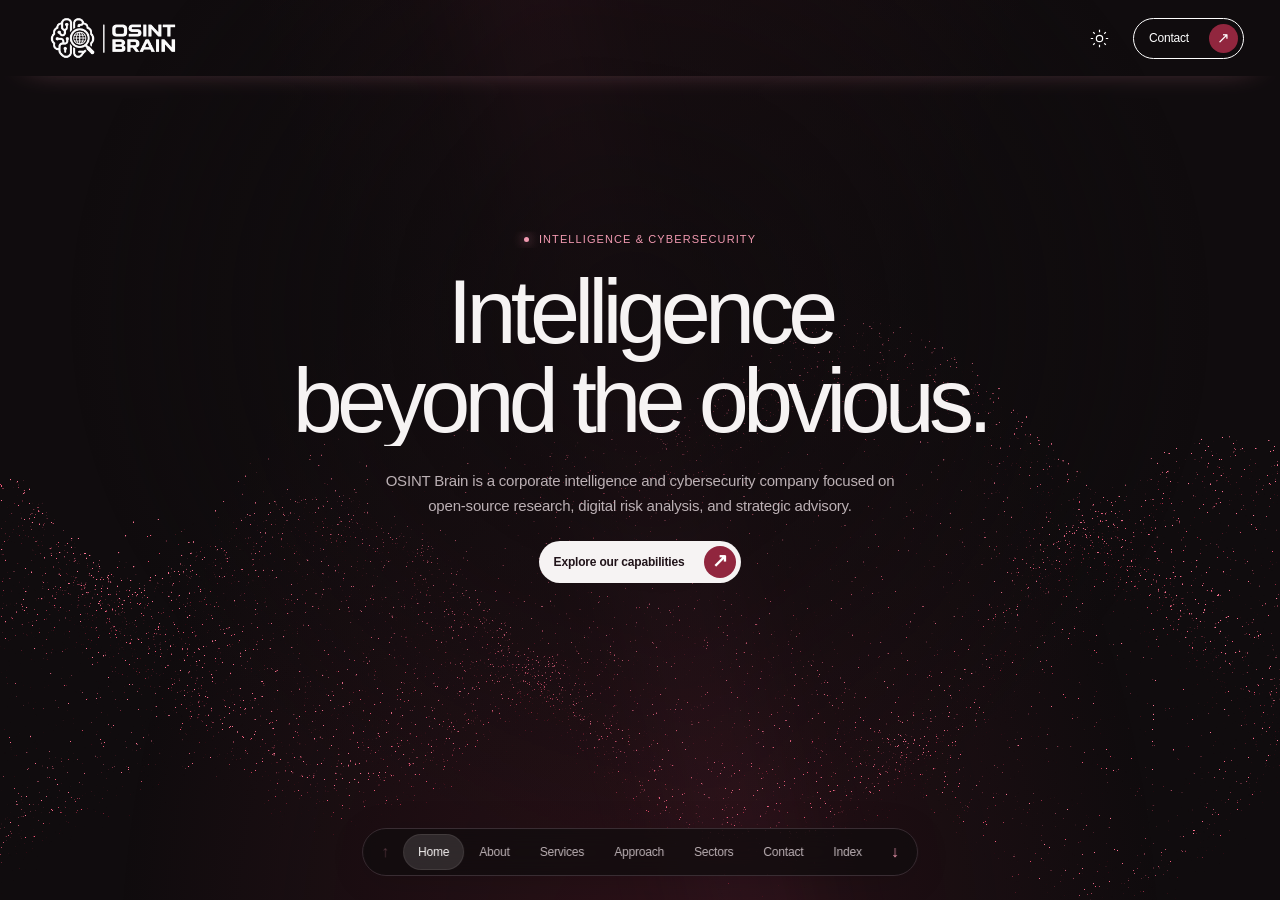
==== commit bd57cb49: "Add files via upload" ====
--- a/index.html
+++ b/index.html
@@ -1,9 +1,9 @@
 <!doctype html>
 
 
-<html data-theme="dark" lang="en"><head><meta charset="utf-8"/><meta content="width=device-width,initial-scale=1" name="viewport"/><meta content="#100e10" name="theme-color"/><meta content="OSINT Brain — Open-source intelligence, cybersecurity and strategic analysis." name="description"/><title>OSINT Brain | Intelligence &amp; Cybersecurity</title><script>try{document.documentElement.dataset.theme=localStorage.getItem('ob-theme')==='light'?'light':'dark'}catch(e){}</script><link href="assets/style.css?v=30" rel="stylesheet"/><script defer="" src="content.js"></script><script defer="" src="assets/main.js?v=30"></script><link href="assets/slides.css?v=30" rel="stylesheet"/><script defer="" src="assets/slides.js?v=30"></script><link href="assets/motion.css?v=30" rel="stylesheet"/><script defer="" src="assets/motion.js?v=30"></script><link href="assets/contact.css?v=30" rel="stylesheet"/><script defer="" src="assets/contact.js?v=30"></script><link href="assets/favicon-transparent-v24.png" rel="icon" sizes="256x256" type="image/png"/>
+<html data-theme="dark" lang="en"><head><meta charset="utf-8"/><meta content="width=device-width,initial-scale=1" name="viewport"/><meta content="#100e10" name="theme-color"/><meta content="OSINT Brain — Open-source intelligence, cybersecurity and strategic analysis." name="description"/><title>OSINT Brain | Intelligence &amp; Cybersecurity</title><script>try{document.documentElement.dataset.theme=localStorage.getItem('ob-theme')==='light'?'light':'dark'}catch(e){}</script><link href="assets/style.css?v=30" rel="stylesheet"/><script defer="" src="content.js"></script><script defer="" src="assets/main.js?v=30"></script><link href="assets/slides.css?v=30" rel="stylesheet"/><script defer="" src="assets/slides.js?v=30"></script><link href="assets/motion.css?v=30" rel="stylesheet"/><script defer="" src="assets/motion.js?v=31"></script><link href="assets/contact.css?v=30" rel="stylesheet"/><script defer="" src="assets/contact.js?v=30"></script><link href="assets/favicon-transparent-v24.png" rel="icon" sizes="256x256" type="image/png"/>
 <link href="favicon.ico?v=24" rel="alternate icon" type="image/x-icon"/>
-<link href="assets/editorial.css?v=30" rel="stylesheet"/><script defer="" src="assets/dialog.js?v=30"></script></head>
+<link href="assets/editorial.css?v=31" rel="stylesheet"/><script defer="" src="assets/dialog.js?v=30"></script></head>
 <body><a class="skip" href="#main">Skip to content</a>
 <header id="site-header"><div class="wrap header-inner"><a aria-label="OSINT Brain home" class="brand" href="#home"><img alt="OSINT Brain" class="logo-dark" src="assets/logo-dark.png"/><img alt="OSINT Brain" class="logo-light" src="assets/logo-light.png"/></a><nav aria-label="Main navigation" id="site-nav"><a href="#home">Home</a><a href="#about">About</a><a href="#capabilities">Services</a><a href="#method">Approach</a><a href="#sectors">Sectors</a></nav><div class="header-actions"><button aria-label="Switch to light mode" class="theme-toggle" id="theme-toggle" type="button"><svg class="sun" fill="none" stroke="currentColor" stroke-width="1.5" viewbox="0 0 24 24"><circle cx="12" cy="12" r="4"></circle><path d="M12 1v3m0 16v3M1 12h3m16 0h3M4 4l2 2m12 12 2 2M4 20l2-2M18 6l2-2"></path></svg><svg class="moon" fill="none" stroke="currentColor" stroke-width="1.5" viewbox="0 0 24 24"><path d="M21 15A9 9 0 0 1 9 3 9.2 9.2 0 1 0 21 15Z"></path></svg></button><a class="header-contact" href="#contact">Contact <span>↗</span></a><button aria-controls="site-nav" aria-expanded="false" aria-label="Open menu" class="menu-toggle" id="menu-toggle"><span></span><span></span></button></div></div></header>
 <canvas aria-hidden="true" id="motion-canvas"></canvas><div aria-hidden="true" class="ambient-light"></div><main id="main"><section class="hero" id="home"><div class="hero-shade"></div><div class="wrap hero-inner"><div class="hero-main"><p class="kicker"><i></i> Intelligence &amp; cybersecurity</p><h1 id="headline">Intelligence<br/> beyond the obvious.</h1><div class="hero-bottomline"><p data-field="description"></p><a class="cta" href="#capabilities">Explore our capabilities <span>↗</span></a></div></div></div></section>
--- a/assets/editorial.css
+++ b/assets/editorial.css
@@ -17,3 +17,9 @@
 @media(prefers-reduced-motion:reduce){.ambient-light::before,.deck-mode .deck-active.deck-enter .motion-item,#contact-dialog[open]{animation:none!important;filter:none!important;clip-path:none!important}}
 
 @media(min-width:781px){.deck-mode #contact{padding-bottom:clamp(155px,23vh,225px)}}
+
+/* v3.1 — Contact only: full-viewport brand mark behind the existing copy. */
+.deck-mode #contact .contact-intro{position:relative;isolation:isolate;}
+.deck-mode #contact .contact-intro::before{content:"";position:absolute;z-index:-1;inset:-72px -95px;pointer-events:none;background:radial-gradient(ellipse at center,color-mix(in srgb,var(--bg) 88%,transparent) 0%,color-mix(in srgb,var(--bg) 72%,transparent) 40%,transparent 76%);}
+.deck-mode #contact .contact-intro h2{text-shadow:0 2px 18px var(--bg);}
+@media(max-width:780px){.deck-mode #contact .contact-intro::before{inset:-44px -26px;}}
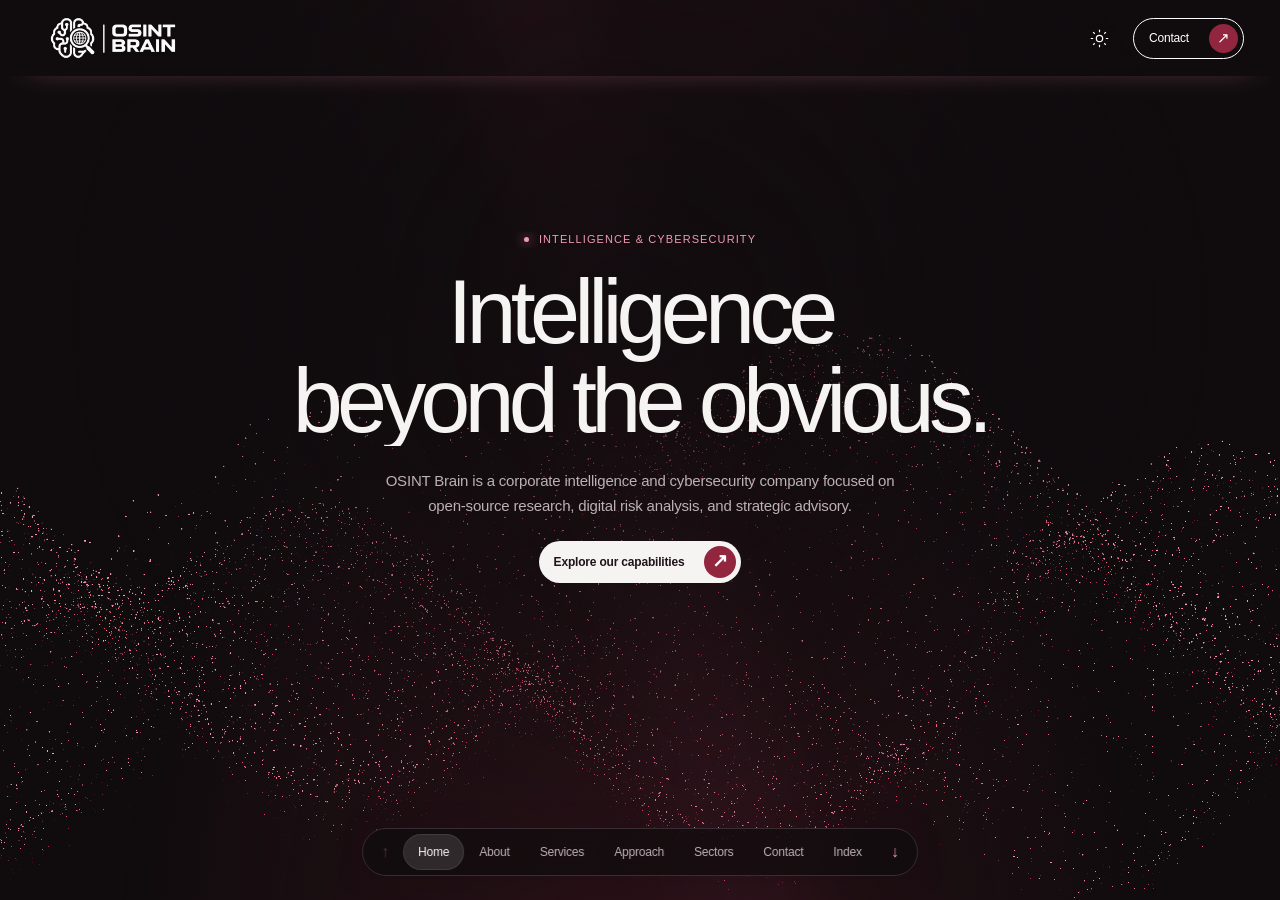
==== commit 77ce98e2: "Add files via upload" ====
--- a/index.html
+++ b/index.html
@@ -1,7 +1,7 @@
 <!doctype html>
 
 
-<html data-theme="dark" lang="en"><head><meta charset="utf-8"/><meta content="width=device-width,initial-scale=1" name="viewport"/><meta content="#100e10" name="theme-color"/><meta content="OSINT Brain — Open-source intelligence, cybersecurity and strategic analysis." name="description"/><title>OSINT Brain | Intelligence &amp; Cybersecurity</title><script>try{document.documentElement.dataset.theme=localStorage.getItem('ob-theme')==='light'?'light':'dark'}catch(e){}</script><link href="assets/style.css?v=30" rel="stylesheet"/><script defer="" src="content.js"></script><script defer="" src="assets/main.js?v=30"></script><link href="assets/slides.css?v=30" rel="stylesheet"/><script defer="" src="assets/slides.js?v=30"></script><link href="assets/motion.css?v=30" rel="stylesheet"/><script defer="" src="assets/motion.js?v=31"></script><link href="assets/contact.css?v=30" rel="stylesheet"/><script defer="" src="assets/contact.js?v=30"></script><link href="assets/favicon-transparent-v24.png" rel="icon" sizes="256x256" type="image/png"/>
+<html data-theme="dark" lang="en"><head><meta charset="utf-8"/><meta content="width=device-width,initial-scale=1" name="viewport"/><meta content="#100e10" name="theme-color"/><meta content="OSINT Brain — Open-source intelligence, cybersecurity and strategic analysis." name="description"/><title>OSINT Brain | Intelligence &amp; Cybersecurity</title><script>try{document.documentElement.dataset.theme=localStorage.getItem('ob-theme')==='light'?'light':'dark'}catch(e){}</script><link href="assets/style.css?v=30" rel="stylesheet"/><script defer="" src="content.js"></script><script defer="" src="assets/main.js?v=30"></script><link href="assets/slides.css?v=30" rel="stylesheet"/><script defer="" src="assets/slides.js?v=30"></script><link href="assets/motion.css?v=30" rel="stylesheet"/><script defer="" src="assets/motion.js?v=32"></script><link href="assets/contact.css?v=30" rel="stylesheet"/><script defer="" src="assets/contact.js?v=30"></script><link href="assets/favicon-transparent-v24.png" rel="icon" sizes="256x256" type="image/png"/>
 <link href="favicon.ico?v=24" rel="alternate icon" type="image/x-icon"/>
 <link href="assets/editorial.css?v=31" rel="stylesheet"/><script defer="" src="assets/dialog.js?v=30"></script></head>
 <body><a class="skip" href="#main">Skip to content</a>
